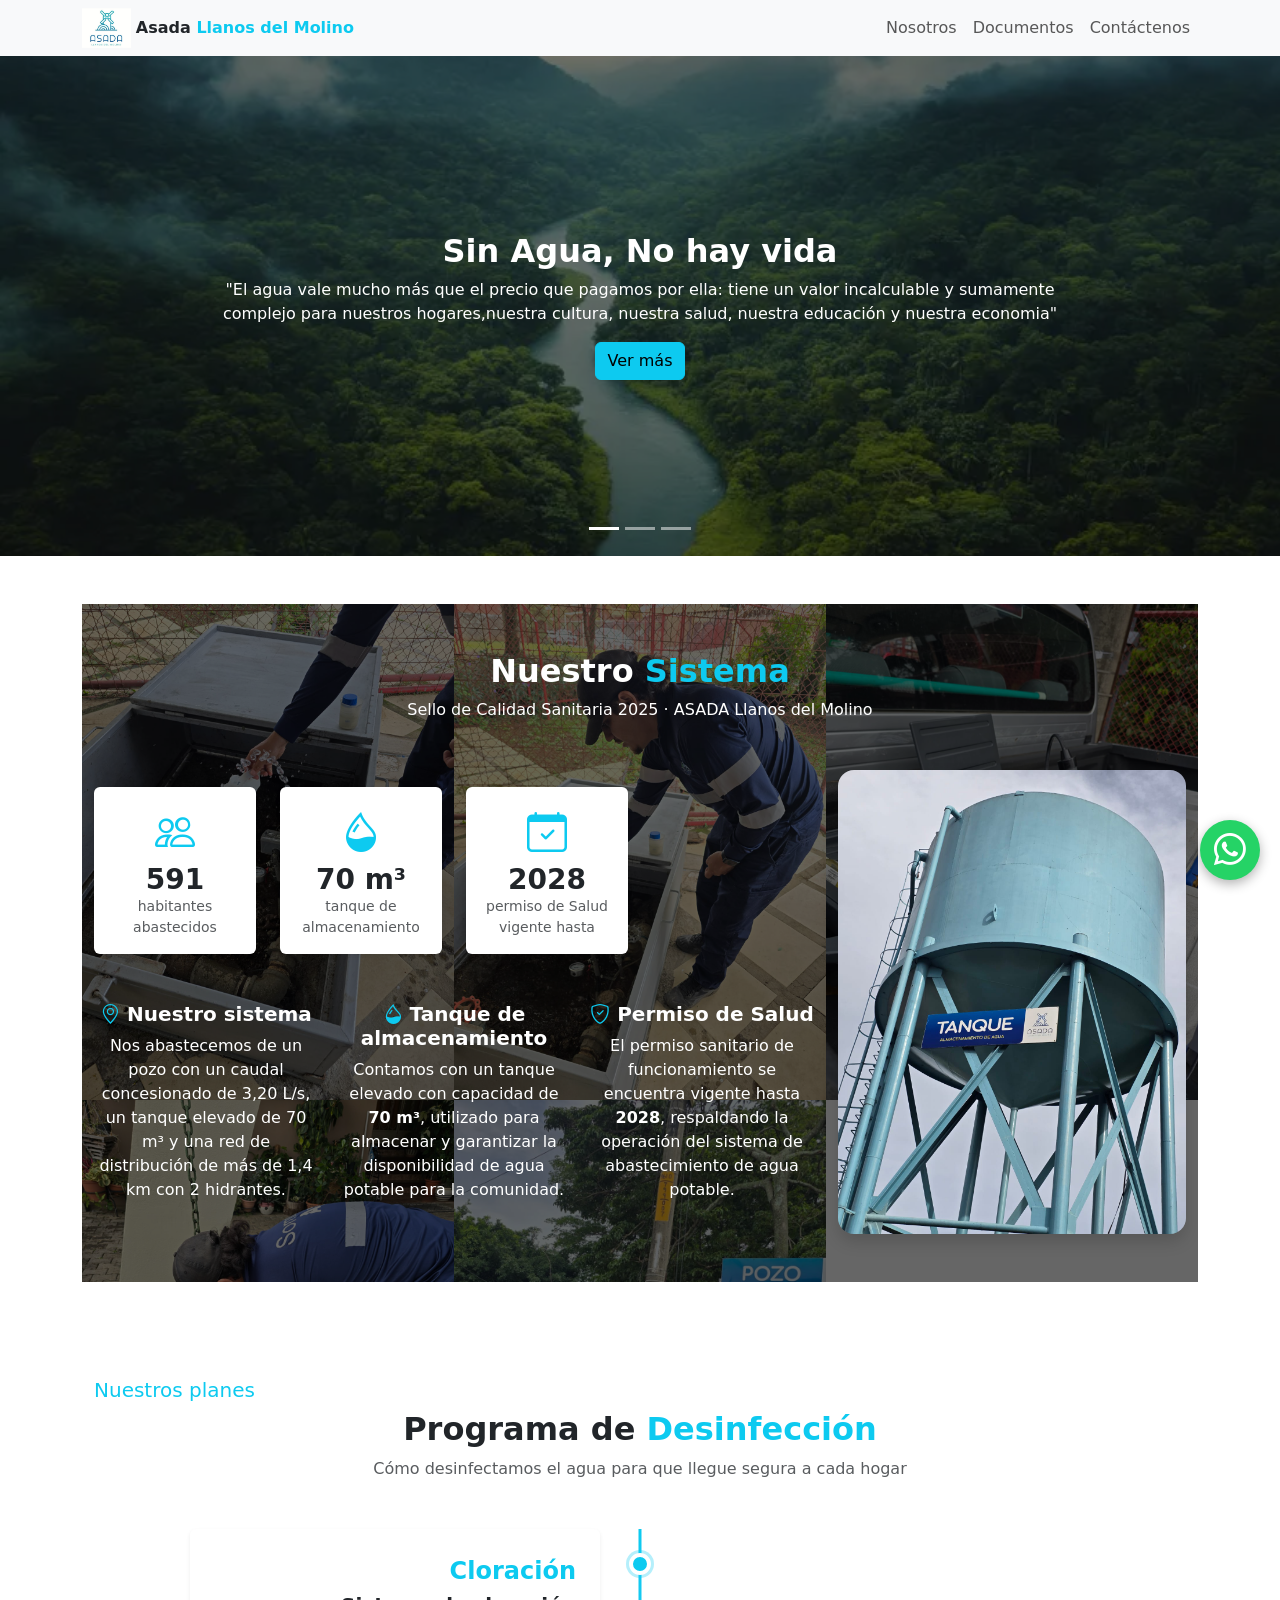
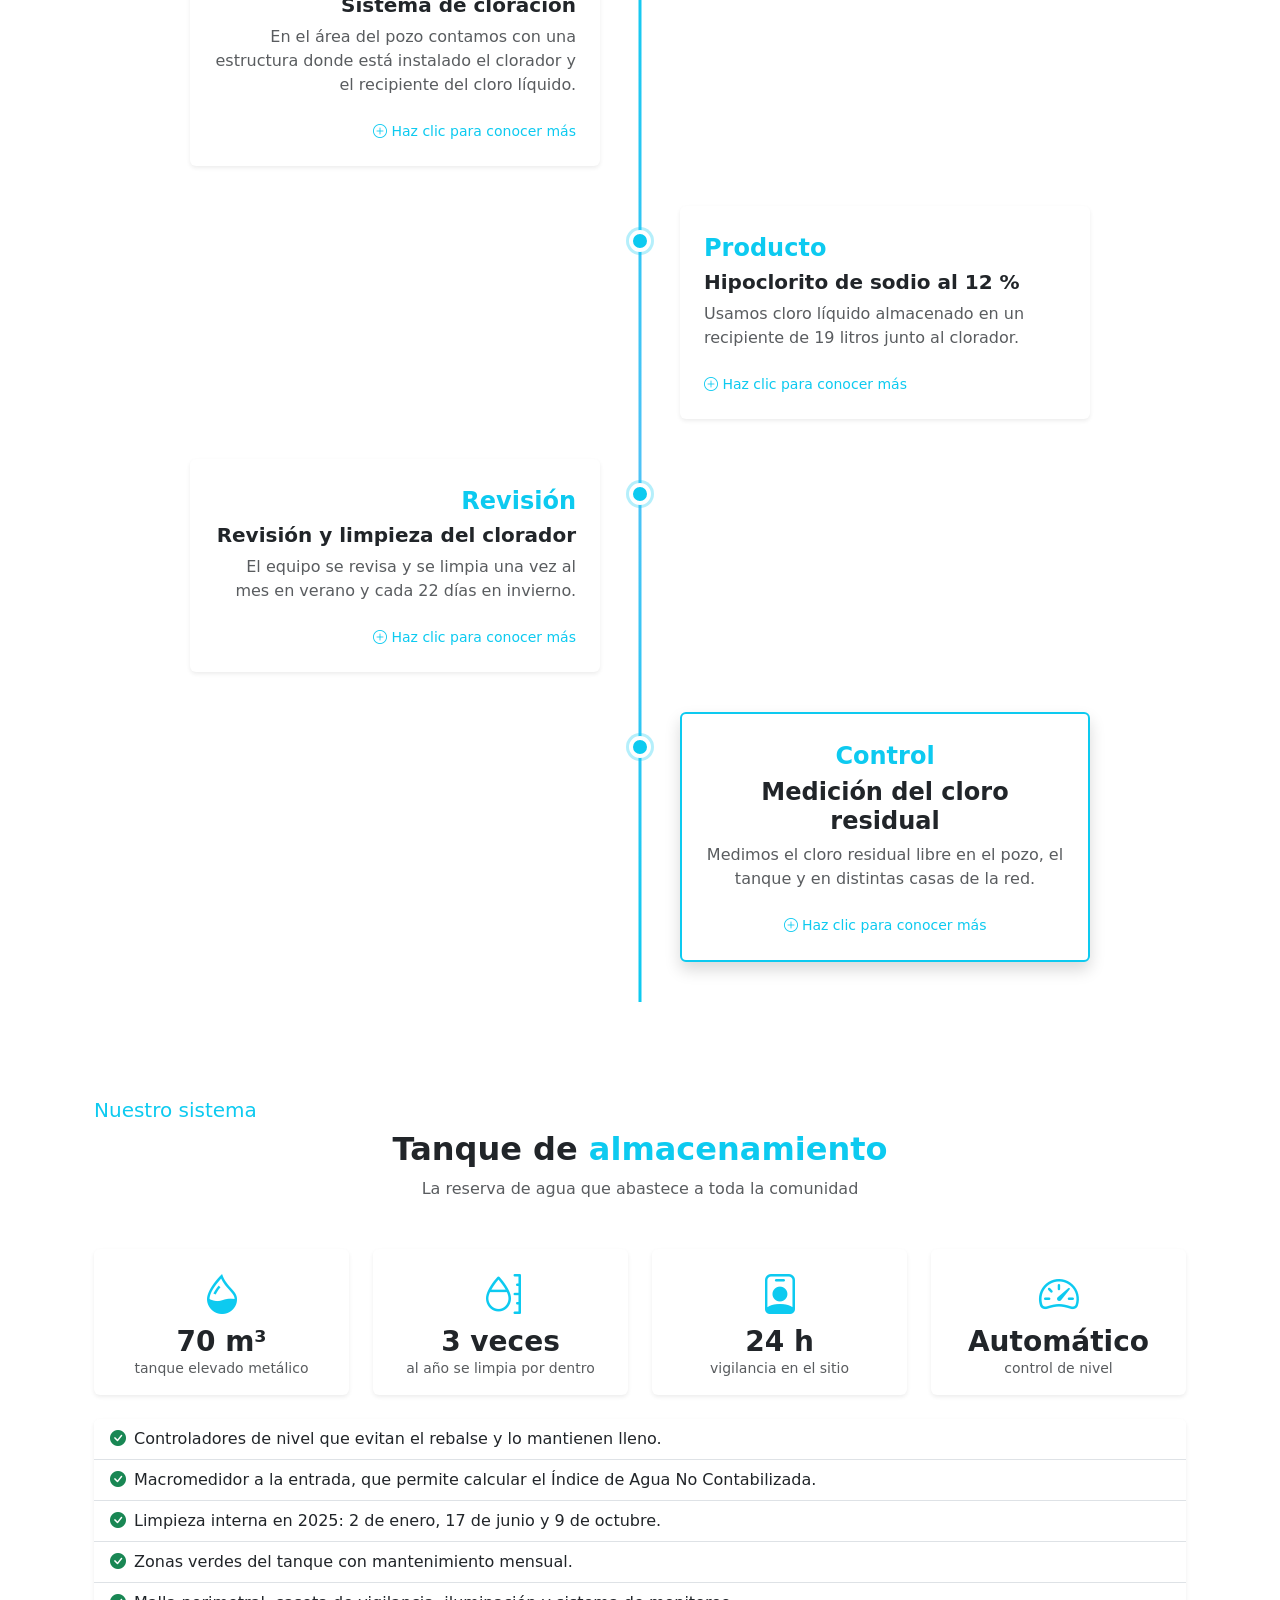
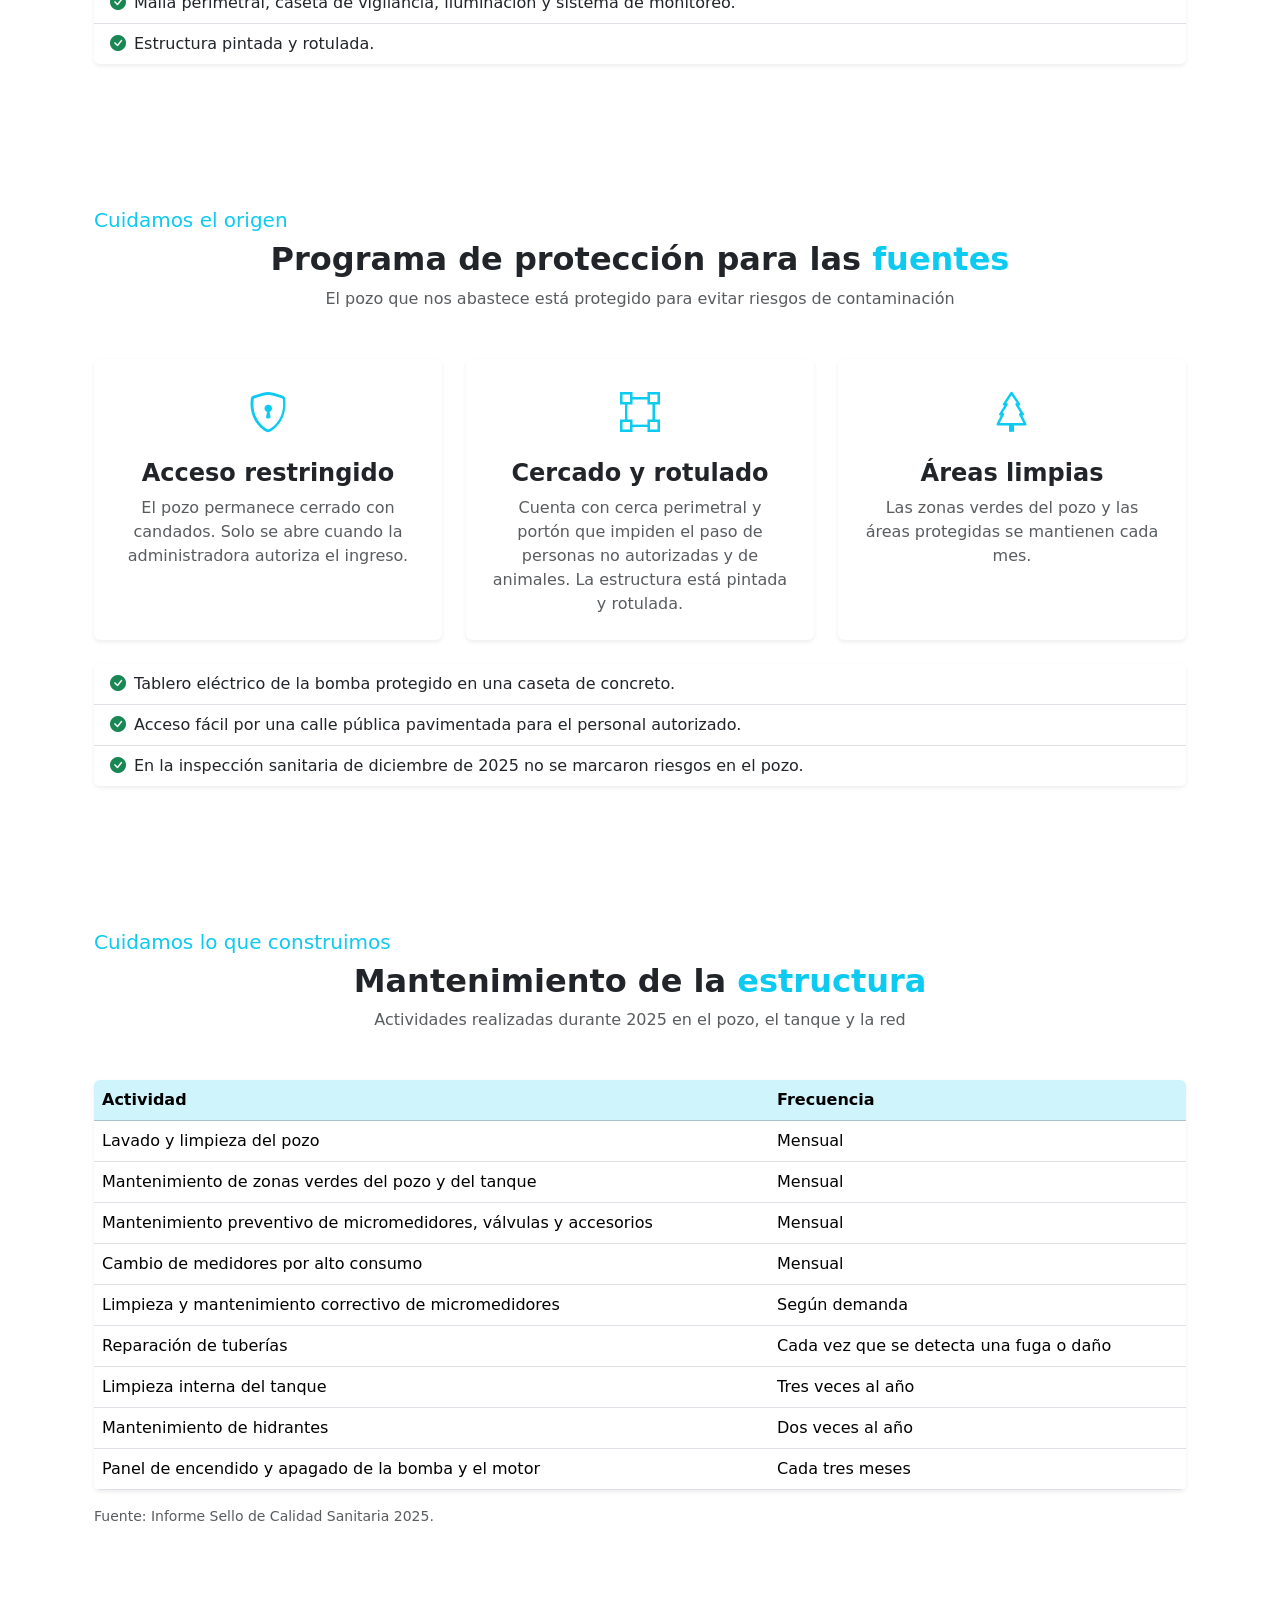
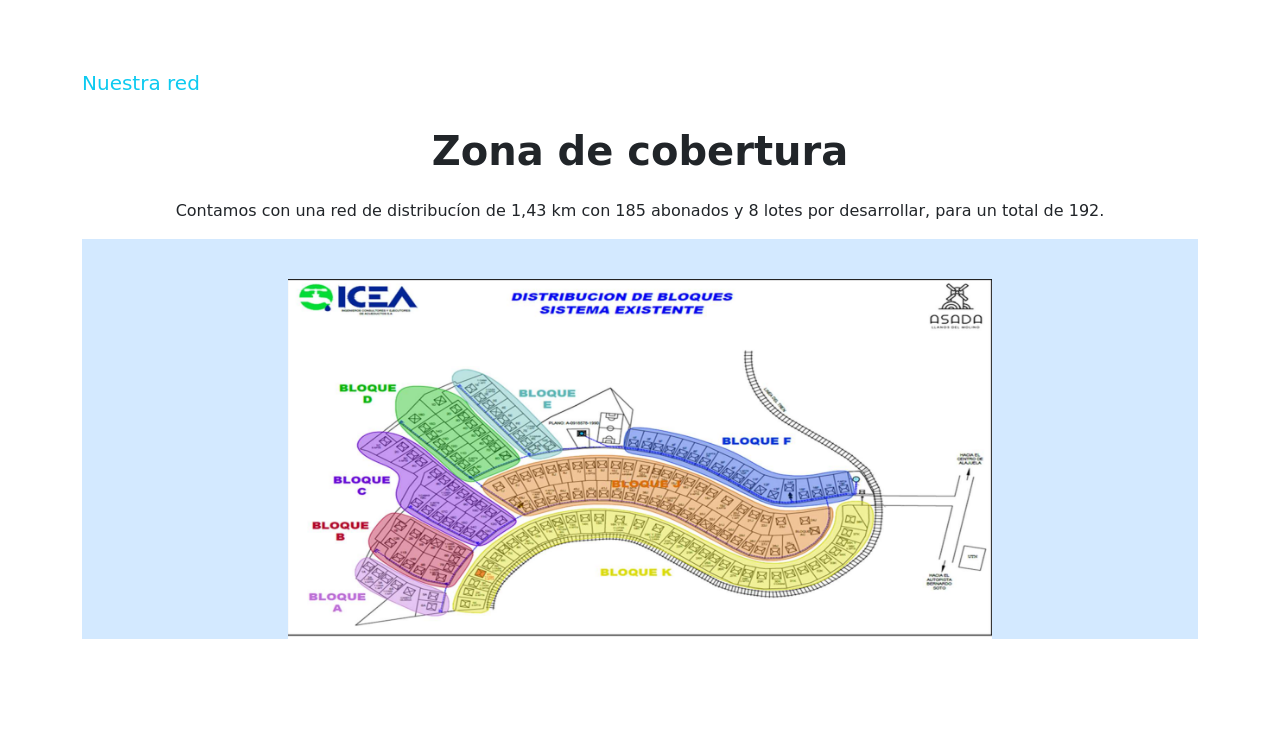
==== index.html @ 6c3360d6 "cambios 2" ====
<!DOCTYPE html>
<html lang="es-MX">
<head>
    <meta charset="UTF-8">
    <meta name="viewport" content="width=device-width, initial-scale=1.0">
    <title>Asada Llanos del Molino</title>
     <link rel="icon" type="image/png" href="Img/ASADA title.jpeg">
    <link rel="stylesheet" href="style.css">
    <link href="https://cdn.jsdelivr.net/npm/bootstrap@5.3.0/dist/css/bootstrap.min.css" rel="stylesheet">
      <link href="https://cdn.jsdelivr.net/npm/bootstrap-icons@1.11.3/font/bootstrap-icons.css" rel="stylesheet">

</head>
<body>
    <div class="">
        <nav class="navbar navbar-expand-lg navbar-light bg-light">
            <div class="container mx-auto px-6 flex items-center justify-between">
                <a href="index.html" class="text-decoration-none flex items-center gap-3">
                <img src="Img/ASADA.jpeg" alt="ASADA Llanos del Molino" width="164" height="160" class="h-10 w-auto" style="max-height: 40px;">
            <span class="  text-dark fw-bold font-bold text-lg text-slate-800 hidden md:inline">Asada
                <span class="text-info">Llanos del Molino</span>
            </span>
            
            
            </a>
                <button class="navbar-toggler" type="button" data-bs-toggle="collapse"
                    data-bs-target="#navbarNavDropdown" aria-controls="navbarNavDropdown" aria-expanded="false"
                    aria-label="Toggle navigation">
                    <span class="navbar-toggler-icon"></span>
                </button>
                <div class="collapse navbar-collapse" id="navbarNavDropdown">
                    <ul class="navbar-nav ms-auto">
                        
                        <li class="nav-item">
                            <a class="nav-link" href="Nosotros.html">Nosotros</a>
                        </li>
                        
                       <li class="nav-item">
                            <a class="nav-link" href="Documentos.html">Documentos</a>
                        </li>
                        <li class="nav-item">
                            <a class="nav-link" href="Contactanos.html">Contáctenos</a>
                        </li>
                    </ul>
                </div>
            </div>
        </nav>

    </div>
    <div id="carruselASADA" class="carousel slide" data-bs-ride="carousel">

  
  <div class="carousel-indicators">
    <button type="button" data-bs-target="#carruselASADA" data-bs-slide-to="0" class="active" aria-current="true" aria-label="Slide 1"></button>
    <button type="button" data-bs-target="#carruselASADA" data-bs-slide-to="1" aria-label="Slide 2"></button>
    <button type="button" data-bs-target="#carruselASADA" data-bs-slide-to="2" aria-label="Slide 3"></button>
  </div>

  <div class="carousel-inner">

    <div class="carousel-item active">
      <img src="Img/Muestreo/maravillascostarica_16.webp" class="d-block w-100" alt="Slide 1">
      <div class="carousel-caption">
        <h2 class="fw-bold">Sin Agua, No hay vida</h2>
        <p>"El agua vale mucho más que el precio que pagamos por ella: tiene un valor incalculable y sumamente complejo para nuestros hogares,nuestra cultura, nuestra salud, nuestra educación y nuestra economia"</p>
        <a href="#calidad" class="btn btn-info">Ver más</a>
      </div>
    </div>

    <div class="carousel-item">
      <img src="Img/Muestreo/principal.jpeg" class="d-block w-100" alt="Slide 2">
      <div class="carousel-caption">
        <h2 class="fw-bold">Sistema de desinfeccion</h2>
        <p>Conoce lo que ofrece la ASADA.</p>
        <a href="#proyecto" class="btn btn-info">Mas información</a>
      </div>
    </div>

    <div class="carousel-item">
      <img src="Img/inicios/general.jpeg" class="d-block w-100" alt="Slide 3">
      <div class="carousel-caption">
        <h2 class="fw-bold">Contáctenos</h2>
        <p>Estamos para ayudarte.</p>
        <a href="Contactanos.html" class="btn btn-info">Contactar</a>
      </div>
    </div>

  </div>

  
</div>
  
        
      
   <div id="calidad" class="container my-5">
  <section id="NC" class="seccion-collage py-5 ">
    
  <div class="collage-fondo">
    <img src="Img/Muestreo/Bomba.jpeg" alt="">
    <img src="Img/Muestreo/Bombas 2.jpeg" alt="">
    <img src="Img/Muestreo/Herramientas.jpeg" alt="">
    <img src="Img/Muestreo/Medidas.jpeg" alt="" class="grande">
    <img src="Img/Muestreo/principal.jpeg" alt="">
    
  </div>
  <div class="container contenido-collage">
    <h2 class="fw-bold text-center text-white mb-2">Nuestro <span class="text-info">Sistema</span></h2>
    <p class="text-center text-white mb-5">Sello de Calidad Sanitaria 2025 · ASADA Llanos del Molino</p>

    <div class="row g-4 align-items-center">

      
      <div class="col-lg-8">

       
        <div class="row g-4 text-center mb-5">
          <div class="col-6 col-md-3">
            <div class="card h-100 shadow-sm border-0 p-3">
              <i class="bi bi-people fs-1 text-info"></i>
              <h3 class="fw-bold mb-0">591</h3>
              <small class="text-muted">habitantes abastecidos</small>
            </div>
            
          </div>
          <div class="col-6 col-md-3">
            <div class="card h-100 shadow-sm border-0 p-3">
              <i class="bi bi-droplet-half fs-1 text-info"></i>
              <h3 class="fw-bold mb-0">70 m³</h3>
              <small class="text-muted">tanque de almacenamiento</small>
            </div>
          </div>
          
          <div class="col-6 col-md-3">
            <div class="card h-100 shadow-sm border-0 p-3">
              <i class="bi bi-calendar-check fs-1 text-info"></i>
              <h3 class="fw-bold mb-0">2028</h3>
              <small class="text-muted">permiso de Salud vigente hasta</small>
            </div>
          </div>
        </div>

       <!-- Detalle -->
<div class="row g-4 text-center text-white">

    <!-- Nuestro sistema -->
    <div class="col-md-4">
        <h5 class="fw-bold">
            <i class="bi bi-geo-alt text-info"></i>
            Nuestro sistema
        </h5>

        <p>
            Nos abastecemos de un pozo con un caudal concesionado de
            3,20 L/s, un tanque elevado de 70 m³ y una red de distribución
            de más de 1,4 km con 2 hidrantes.
        </p>
    </div>


    <!-- Tanque -->
    <div class="col-md-4">
        <h5 class="fw-bold">
            <i class="bi bi-droplet-half text-info"></i>
            Tanque de almacenamiento
        </h5>

        <p>
            Contamos con un tanque elevado con capacidad de
            <strong>70 m³</strong>, utilizado para almacenar y garantizar
            la disponibilidad de agua potable para la comunidad.
        </p>
    </div>


    <!-- Permiso de salud -->
    <div class="col-md-4">
        <h5 class="fw-bold">
            <i class="bi bi-shield-check text-info"></i>
            Permiso de Salud
        </h5>

        <p>
            El permiso sanitario de funcionamiento se encuentra vigente
            hasta <strong>2028</strong>, respaldando la operación del
            sistema de abastecimiento de agua potable.
        </p>
    </div>

</div>

      
      </div>

      
      <div class="col-lg-4" height="200%">
        <img src="Img/Muestreo/Tanque.jpeg"
             alt="Tanque de almacenamiento de agua potable de la ASADA Llanos del Molino"
             class="img-fluid rounded-4 shadow"
             style="max-height: 550px; object-fit: cover;">
      </div>

    </div>
  </div>
</section>
<br>
<!-- ============================================================
     REEMPLAZA en index.html todo lo que va desde <section id="proyecto" ...>
     hasta el </section> que cierra "tratamiento" (justo antes del </div>
     que está antes de <div id="Informe">).
     Usa las mismas clases del timeline que ya tienes en style.css.
     ============================================================ -->

<!-- ===================== TIMELINE: PROGRAMA DE DESINFECCIÓN ===================== -->
<section id="proyecto" class="container my-5">
    <br>

    <h5 class="text-left text-info">Nuestros planes</h5>

    <h2 class="fw-bold text-center mb-2">
        Programa de <span class="text-info">Desinfección</span>
    </h2>

    <p class="text-center text-muted mb-5">
        Cómo desinfectamos el agua para que llegue segura a cada hogar
    </p>

    <div class="timeline">

        <!-- 1. Clorador -->
        <div class="timeline-item izquierda">
            <span class="timeline-punto"></span>

            <div class="card timeline-card shadow-sm border-0 p-4 item-expandible"
                 onclick="toggleItem(this)">

                <div class="timeline-fecha">Cloración</div>

                <h3 class="h5 fw-bold">Sistema de cloración</h3>

                <p class="mb-2 text-muted descripcion-corta">
                    En el área del pozo contamos con una estructura donde está
                    instalado el clorador y el recipiente del cloro líquido.
                </p>

                <div class="texto-detallado">
                    <hr>
                    <p class="text-muted">
                        La desinfección se hace con una bomba dosificadora digital
                        de cloro marca Seko, con una presión máxima de 110 psi.
                    </p>
                    <p class="text-muted mb-0">
                        El agua se clora antes de pasar al tanque de
                        almacenamiento y de distribuirse a las casas.
                    </p>
                </div>

                <small class="text-info mt-3 texto-click">
                    <i class="bi bi-plus-circle"></i>
                    Haz clic para conocer más
                </small>
            </div>
        </div>

        <!-- 2. Producto -->
        <div class="timeline-item derecha">
            <span class="timeline-punto"></span>

            <div class="card timeline-card shadow-sm border-0 p-4 item-expandible"
                 onclick="toggleItem(this)">

                <div class="timeline-fecha">Producto</div>

                <h3 class="h5 fw-bold">Hipoclorito de sodio al 12 %</h3>

                <p class="mb-2 text-muted descripcion-corta">
                    Usamos cloro líquido almacenado en un recipiente de 19 litros
                    junto al clorador.
                </p>

                <div class="texto-detallado">
                    <hr>
                    <p class="text-muted mb-0">
                        La bomba dosifica el hipoclorito de sodio de forma
                        automática, para mantener el cloro residual dentro del
                        rango permitido en toda la red.
                    </p>
                </div>

                <small class="text-info mt-3 texto-click">
                    <i class="bi bi-plus-circle"></i>
                    Haz clic para conocer más
                </small>
            </div>
        </div>

        <!-- 3. Mantenimiento del clorador -->
        <div class="timeline-item izquierda">
            <span class="timeline-punto"></span>

            <div class="card timeline-card shadow-sm border-0 p-4 item-expandible"
                 onclick="toggleItem(this)">

                <div class="timeline-fecha">Revisión</div>

                <h3 class="h5 fw-bold">Revisión y limpieza del clorador</h3>

                <p class="mb-2 text-muted descripcion-corta">
                    El equipo se revisa y se limpia una vez al mes en verano y
                    cada 22 días en invierno.
                </p>

                <div class="texto-detallado">
                    <hr>
                    <p class="text-muted mb-0">
                        Con estas revisiones evitamos fallas en la dosificación
                        y mantenemos el equipo funcionando de forma continua.
                    </p>
                </div>

                <small class="text-info mt-3 texto-click">
                    <i class="bi bi-plus-circle"></i>
                    Haz clic para conocer más
                </small>
            </div>
        </div>

        <!-- 4. Control del cloro -->
        <div class="timeline-item derecha">
            <span class="timeline-punto"></span>

            <div class="card timeline-card destacado shadow p-4 text-center item-expandible"
                 onclick="toggleItem(this)">

                <div class="timeline-fecha">Control</div>

                <h3 class="h4 fw-bold">Medición del cloro residual</h3>

                <p class="mb-2 text-muted descripcion-corta">
                    Medimos el cloro residual libre en el pozo, el tanque y en
                    distintas casas de la red.
                </p>

                <div class="texto-detallado">
                    <hr>
                    <p class="text-muted">
                        El valor máximo permitido es 1,0 mg/L. En 2025 todas las
                        mediciones de la red estuvieron entre 0,30 y 0,97 mg/L,
                        dentro del límite.
                    </p>
                    <p class="text-muted mb-0">
                        Además, el control operativo lo realiza CAISA cada mes y
                        el Laboratorio Nacional de Aguas (AyA) analizó muestras
                        en octubre de 2025: coliformes fecales y
                        <em>E. coli</em> negativos.
                    </p>
                </div>

                <small class="text-info mt-3 texto-click">
                    <i class="bi bi-plus-circle"></i>
                    Haz clic para conocer más
                </small>
            </div>
        </div>

    </div>
</section>


<!-- ===================== SECCIÓN: TANQUE DE ALMACENAMIENTO ===================== -->
<section id="tanque" class="container my-5 py-5">
    <h5 class="text-left text-info">Nuestro sistema</h5>
    <h2 class="fw-bold text-center mb-2">
        Tanque de <span class="text-info">almacenamiento</span>
    </h2>
    <p class="text-center text-muted mb-5">
        La reserva de agua que abastece a toda la comunidad
    </p>

    <div class="row g-4 text-center mb-4">
        <div class="col-6 col-md-3">
            <div class="card h-100 shadow-sm border-0 p-3">
                <i class="bi bi-droplet-half fs-1 text-info"></i>
                <h3 class="fw-bold mb-0">70 m³</h3>
                <small class="text-muted">tanque elevado metálico</small>
            </div>
        </div>
        <div class="col-6 col-md-3">
            <div class="card h-100 shadow-sm border-0 p-3">
                <i class="bi bi-moisture fs-1 text-info"></i>
                <h3 class="fw-bold mb-0">3 veces</h3>
                <small class="text-muted">al año se limpia por dentro</small>
            </div>
        </div>
        <div class="col-6 col-md-3">
            <div class="card h-100 shadow-sm border-0 p-3">
                <i class="bi bi-person-badge fs-1 text-info"></i>
                <h3 class="fw-bold mb-0">24 h</h3>
                <small class="text-muted">vigilancia en el sitio</small>
            </div>
        </div>
        <div class="col-6 col-md-3">
            <div class="card h-100 shadow-sm border-0 p-3">
                <i class="bi bi-speedometer2 fs-1 text-info"></i>
                <h3 class="fw-bold mb-0">Automático</h3>
                <small class="text-muted">control de nivel</small>
            </div>
        </div>
    </div>

    <ul class="list-group list-group-flush shadow-sm rounded">
        <li class="list-group-item"><i class="bi bi-check-circle-fill text-success me-2"></i>Controladores de nivel que evitan el rebalse y lo mantienen lleno.</li>
        <li class="list-group-item"><i class="bi bi-check-circle-fill text-success me-2"></i>Macromedidor a la entrada, que permite calcular el Índice de Agua No Contabilizada.</li>
        <li class="list-group-item"><i class="bi bi-check-circle-fill text-success me-2"></i>Limpieza interna en 2025: 2 de enero, 17 de junio y 9 de octubre.</li>
        <li class="list-group-item"><i class="bi bi-check-circle-fill text-success me-2"></i>Zonas verdes del tanque con mantenimiento mensual.</li>
        <li class="list-group-item"><i class="bi bi-check-circle-fill text-success me-2"></i>Malla perimetral, caseta de vigilancia, iluminación y sistema de monitoreo.</li>
        <li class="list-group-item"><i class="bi bi-check-circle-fill text-success me-2"></i>Estructura pintada y rotulada.</li>
    </ul>
</section>


<!-- ===================== SECCIÓN: PROTECCIÓN DE LAS FUENTES ===================== -->
<section id="proteccion" class="container my-5 py-5">
    <h5 class="text-left text-info">Cuidamos el origen</h5>
    <h2 class="fw-bold text-center mb-2">
        Programa de protección para las <span class="text-info">fuentes</span>
    </h2>
    <p class="text-center text-muted mb-5">
        El pozo que nos abastece está protegido para evitar riesgos de contaminación
    </p>

    <div class="row g-4 mb-4">
        <div class="col-md-4">
            <div class="card h-100 shadow-sm border-0 p-4 text-center">
                <i class="bi bi-shield-lock fs-1 text-info"></i>
                <h4 class="fw-bold mt-3">Acceso restringido</h4>
                <p class="text-muted mb-0">
                    El pozo permanece cerrado con candados. Solo se abre cuando
                    la administradora autoriza el ingreso.
                </p>
            </div>
        </div>

        <div class="col-md-4">
            <div class="card h-100 shadow-sm border-0 p-4 text-center">
                <i class="bi bi-bounding-box fs-1 text-info"></i>
                <h4 class="fw-bold mt-3">Cercado y rotulado</h4>
                <p class="text-muted mb-0">
                    Cuenta con cerca perimetral y portón que impiden el paso de
                    personas no autorizadas y de animales. La estructura está
                    pintada y rotulada.
                </p>
            </div>
        </div>

        <div class="col-md-4">
            <div class="card h-100 shadow-sm border-0 p-4 text-center">
                <i class="bi bi-tree fs-1 text-info"></i>
                <h4 class="fw-bold mt-3">Áreas limpias</h4>
                <p class="text-muted mb-0">
                    Las zonas verdes del pozo y las áreas protegidas se mantienen
                    cada mes.
                </p>
            </div>
        </div>
    </div>

    <ul class="list-group list-group-flush shadow-sm rounded">
        <li class="list-group-item"><i class="bi bi-check-circle-fill text-success me-2"></i>Tablero eléctrico de la bomba protegido en una caseta de concreto.</li>
        <li class="list-group-item"><i class="bi bi-check-circle-fill text-success me-2"></i>Acceso fácil por una calle pública pavimentada para el personal autorizado.</li>
        <li class="list-group-item"><i class="bi bi-check-circle-fill text-success me-2"></i>En la inspección sanitaria de diciembre de 2025 no se marcaron riesgos en el pozo.</li>
    </ul>
</section>


<!-- ===================== SECCIÓN: MANTENIMIENTO DE LA ESTRUCTURA ===================== -->
<section id="mantenimiento" class="container my-5 py-5">
    <h5 class="text-left text-info">Cuidamos lo que construimos</h5>
    <h2 class="fw-bold text-center mb-2">
        Mantenimiento de la <span class="text-info">estructura</span>
    </h2>
    <p class="text-center text-muted mb-5">
        Actividades realizadas durante 2025 en el pozo, el tanque y la red
    </p>

    <div class="table-responsive shadow-sm rounded">
        <table class="table table-hover align-middle mb-0">
            <thead class="table-info">
                <tr>
                    <th>Actividad</th>
                    <th>Frecuencia</th>
                </tr>
            </thead>
            <tbody>
                <tr><td>Lavado y limpieza del pozo</td><td>Mensual</td></tr>
                <tr><td>Mantenimiento de zonas verdes del pozo y del tanque</td><td>Mensual</td></tr>
                <tr><td>Mantenimiento preventivo de micromedidores, válvulas y accesorios</td><td>Mensual</td></tr>
                <tr><td>Cambio de medidores por alto consumo</td><td>Mensual</td></tr>
                <tr><td>Limpieza y mantenimiento correctivo de micromedidores</td><td>Según demanda</td></tr>
                <tr><td>Reparación de tuberías</td><td>Cada vez que se detecta una fuga o daño</td></tr>
                <tr><td>Limpieza interna del tanque</td><td>Tres veces al año</td></tr>
                <tr><td>Mantenimiento de hidrantes</td><td>Dos veces al año</td></tr>
                <tr><td>Panel de encendido y apagado de la bomba y el motor</td><td>Cada tres meses</td></tr>
            </tbody>
        </table>
    </div>
    <small class="text-muted d-block mt-3">Fuente: Informe Sello de Calidad Sanitaria 2025.</small>
</section>
</section>
</div>
            <div id="Informe" class="container my-5">
            <section class="seccion-informe py-5">
                <h5 class=" text-left text-info">Nuestra red</h5>
                 <br>
                <h1 class="fw-bold text-center mb-4">Zona de cobertura</h1>
                <p class="text-center text-gray">Contamos con una red de distribucíon de 1,43 km con 185 abonados y 8 lotes por desarrollar, para un total de 192.</p>
                <div id="mapa-zona" class="mapa-zona container text-center">
                    
                <img src="Img/mapa_zona.png" alt="Mapa de la zona de cobertura"  class=" mapa img-fluid rounded-4 ">
                </div>





            </section>


            </div>
        
   </div>
    <script src="https://cdn.jsdelivr.net/npm/bootstrap@5.3.0/dist/js/bootstrap.bundle.min.js"></script>
    <a href="https://wa.me/50685652002?text=Hola%2C%20quisiera%20hacer%20una%20consulta"
   class="btn-whatsapp" target="_blank" rel="noopener" aria-label="Escribir por WhatsApp">
  <i class="bi bi-whatsapp"></i>
</a> 
<script>
    function toggleItem(elemento) {

        // Si ya está abierto, lo cerramos
        if (elemento.classList.contains("abierto")) {
            elemento.classList.remove("abierto");

            elemento.querySelector(".texto-click").innerHTML =
                '<i class="bi bi-plus-circle"></i> Haz clic para conocer más';

            return;
        }

        // Cierra cualquier otro elemento abierto
        document.querySelectorAll(".item-expandible.abierto")
            .forEach(function (item) {
                item.classList.remove("abierto");

                item.querySelector(".texto-click").innerHTML =
                    '<i class="bi bi-plus-circle"></i> Haz clic para conocer más';
            });

        // Abre el seleccionado
        elemento.classList.add("abierto");

        elemento.querySelector(".texto-click").innerHTML =
            '<i class="bi bi-dash-circle"></i> Mostrar menos';
    }
</script>
</body>
</html>
---- style.css ----
#carruselASADA .carousel-item img {
  height: 500px;
  object-fit: cover;
}

#carruselASADA .carousel-caption {
  top: 0;
  bottom: 0;
  left: 0;
  right: 0;
  padding: 0 15%;
  background: rgba(0, 0, 0, 0.5);
  display: flex;
  flex-direction: column;
  justify-content: center;
  align-items: center;
}


.seccion-collage {
  position: relative;

  overflow: hidden;
 
}


.collage-fondo {
  position: absolute;
  inset: 0;                     
  display: grid;
  grid-template-columns: repeat(3, 1fr);
  grid-template-rows: repeat(2, 1fr);
  z-index: 0;
}

.collage-fondo img {
  width: 100%;
  height: 100%;
  object-fit: cover;
}


.seccion-collage::after {
  content: "";
  position: absolute;
  inset: 0;
  background: rgba(0, 0, 0, 0.6);
  z-index: 1;
}


.contenido-collage {
  position: relative;
  z-index: 2;
}

.mapa{
  position: relative;
  background-color: none;
  z-index: 2;
padding-top: 40px;
  height: 40px;
  width: 50%;
  border: olivedrab;
}

.mapa-zona {
  position: relative;
  background-color: #d3e9ff;
  z-index: 2;
  width: 100%;
  height: 400px;
  border: none;
}
.timeline {
  position: relative;
  max-width: 900px;
  margin: 0 auto;
}

/* Línea central */
.timeline::before {
  content: "";
  position: absolute;
  left: 50%;
  top: 0;
  bottom: 0;
  width: 3px;
  transform: translateX(-50%);
  background: linear-gradient(180deg, #0dcaf0, #4fc3f7, #0dcaf0);
}

.timeline-item {
  position: relative;
  width: 50%;
  padding: 0 40px 40px 0;
}
.timeline-item.izquierda { text-align: right; }
.timeline-item.derecha {
  margin-left: 50%;
  padding: 0 0 40px 40px;
}

/* Puntos sobre la línea */
.timeline-punto {
  position: absolute;
  top: 24px;
  width: 22px;
  height: 22px;
  border-radius: 50%;
  background: #0dcaf0;
  border: 4px solid #fff;
  box-shadow: 0 0 0 3px rgba(13, 202, 240, 0.3);
  z-index: 2;
}
.timeline-item.izquierda .timeline-punto { right: -11px; }
.timeline-item.derecha .timeline-punto   { left: -11px; }
.timeline-punto.grande {
  width: 30px;
  height: 30px;
  top: 20px;
  left: -15px !important;
}

/* Tarjetas */
.timeline-card { transition: transform 0.3s ease, box-shadow 0.3s ease; }
.timeline-card:hover {
  transform: translateY(-4px);
  box-shadow: 0 10px 25px rgba(0, 0, 0, 0.15) !important;
}
.timeline-card.destacado { border: 2px solid #0dcaf0; }

.timeline-fecha {
  color: #0dcaf0;
  font-weight: 700;
  font-size: 1.5rem;
  margin-bottom: 0.25rem;
}

/* Celular: línea a la izquierda y tarjetas a todo el ancho */
@media (max-width: 768px) {
  .timeline::before { left: 20px; }
  .timeline-item,
  .timeline-item.derecha {
    width: 100%;
    margin-left: 0;
    padding: 0 0 30px 50px;
    text-align: left;
  }
  .timeline-item.izquierda .timeline-punto,
  .timeline-item.derecha .timeline-punto { left: 9px; right: auto; }
  .timeline-punto.grande { left: 5px !important; }
}

.historia {
  background-color: #f8f9fa;
  padding: 40px 20px;
  border-radius: 10px;
  
}.txt-mision,
.txt-vision {
    font-size: 1.2rem;
    color: #333;
      background-color: #f8f9fa;
    line-height: 1.6;
    margin: 0;
    text-align: justify;
}

.contenedor-mision,
.contenedor-vision {
    padding: 20px;
      background-color: #f8f9fa;
}
.titulo-vision {
    margin-bottom: 20px;  background-color: #f8f9fa;
}

.btn-whatsapp {
    position: fixed;
    right: 20px;
    bottom: 20px;
    width: 60px;
    height: 60px;
    border-radius: 50%;
    background: #25d366;
    color: #fff;
    font-size: 32px;
    display: flex;
    align-items: center;
    justify-content: center;
    text-decoration: none;
    box-shadow: 0 4px 12px rgba(0, 0, 0, 0.3);
    z-index: 1000;
    transition: transform 0.2s ease, background 0.2s ease;
  }
  .btn-whatsapp:hover {
    background: #1ebe5b;
    color: #fff;
    transform: scale(1.08);
  }
  /* ================================
   SECCIÓN DE CONTACTO
================================ */

#contacto {
    position: relative;
}

.contacto-subtitle {
    color: #0dcaf0;
    font-size: 0.8rem;
    font-weight: 700;
    letter-spacing: 2px;
}

.contacto-title {
    color: #1f2937;
    font-size: 2.2rem;
    margin-top: 5px;
}

.contact-list {
    max-width: 700px;
    display: flex;
    flex-direction: column;
    gap: 15px;
}


/* Tarjeta */

.contact-card {
    display: flex;
    align-items: center;
    text-decoration: none;
    background: #ffffff;
    border: 1px solid #e9ecef;
    border-radius: 18px;
    padding: 18px 20px;
    color: #212529;

    box-shadow: 0 5px 20px rgba(0, 0, 0, 0.05);

    transition:
        transform 0.25s ease,
        box-shadow 0.25s ease,
        border-color 0.25s ease;
}


/* Efecto al pasar el mouse */

.contact-card:hover {
    transform: translateY(-4px);
    box-shadow: 0 12px 30px rgba(0, 0, 0, 0.10);
    color: #212529;
}


/* Icono */

.contact-icon {
    width: 58px;
    height: 58px;
    min-width: 58px;

    border-radius: 15px;

    display: flex;
    align-items: center;
    justify-content: center;

    font-size: 1.7rem;

    margin-right: 18px;
}


/* Información */

.contact-info {
    flex: 1;
}

.contact-info h5 {
    margin: 0 0 4px;
    font-weight: 700;
    font-size: 1.05rem;
}

.contact-info p {
    margin: 0;
    color: #6c757d;
    font-size: 0.92rem;
}

.contact-info small {
    display: block;
    color: #8a8f94;
    margin-top: 5px;
    font-size: 0.78rem;
    line-height: 1.4;
}


/* Flecha */

.contact-arrow {
    color: #adb5bd;
    font-size: 1.2rem;
    transition: transform 0.25s ease;
}

.contact-card:hover .contact-arrow {
    transform: translateX(5px);
}


/* ================================
   COLORES DE CADA CONTACTO
================================ */

/* Messenger */

.contact-card.messenger .contact-icon {
    background: #e8f0ff;
    color: #1877f2;
}

.contact-card.messenger:hover {
    border-color: #1877f2;
}


/* WhatsApp */

.contact-card.whatsapp .contact-icon {
    background: #e8f8ee;
    color: #25d366;
}

.contact-card.whatsapp:hover {
    border-color: #25d366;
}


/* Teléfono */

.contact-card.telefono .contact-icon {
    background: #e7f7fb;
    color: #0dcaf0;
}

.contact-card.telefono:hover {
    border-color: #0dcaf0;
}


/* Correo */

.contact-card.correo .contact-icon {
    background: #fff0f1;
    color: #dc3545;
}

.contact-card.correo:hover {
    border-color: #dc3545;
}


/* ================================
   MÓVIL
================================ */

@media (max-width: 576px) {

    .contacto-title {
        font-size: 1.8rem;
    }

    .contact-card {
        padding: 15px;
        border-radius: 15px;
    }

    .contact-icon {
        width: 50px;
        height: 50px;
        min-width: 50px;
        font-size: 1.45rem;
        margin-right: 13px;
    }

    .contact-info h5 {
        font-size: 0.98rem;
    }

    .contact-info p {
        font-size: 0.82rem;
    }

    .contact-info small {
        font-size: 0.72rem;
    }

}

.map-container {
    max-width: 900px;
    margin: 0 auto;
    overflow: hidden;
    border-radius: 20px;
    box-shadow: 0 8px 30px rgba(0, 0, 0, 0.10);
    border: 1px solid #e9ecef;
}

.map-container iframe {
    display: block;
}

.mapa-zona {
    width: 100%;
    display: flex;
    justify-content: center;
}

.mapa {
    width: 100%;
    max-width: 1000px;
    height: auto;
    display: block;
    object-fit: contain;
}
.tarjeta-historia {
    box-shadow: 0 2px 8px rgba(0, 0, 0, 0.08);
    transition: transform 0.3s ease, box-shadow 0.3s ease, opacity 0.3s ease;
  }
  /* La tarjeta bajo el mouse sube y se resalta */
  .tarjeta-historia:hover {
    transform: translateY(-6px) scale(1.02);
    box-shadow: 0 0 0 2px #0dcaf0, 0 14px 30px rgba(0, 0, 0, 0.18);
  }
  /* Las demás se atenúan para que se enfoque la que se está leyendo */
  .historia-tarjetas:has(.tarjeta-historia:hover) .tarjeta-historia:not(:hover) {
    opacity: 0.5;
  }
  .tarjeta-historia {
    box-shadow: 0 2px 8px rgba(0, 0, 0, 0.08);
    transition: transform 0.3s ease, box-shadow 0.3s ease, opacity 0.3s ease;
  }
  /* La tarjeta bajo el mouse sube y se resalta */
  .tarjeta-historia:hover {
    transform: translateY(-6px) scale(1.02);
    box-shadow: 0 0 0 2px #0dcaf0, 0 14px 30px rgba(0, 0, 0, 0.18);
  }
  /* Las demás se atenúan para que se enfoque la que se está leyendo */
  .historia-tarjetas:has(.tarjeta-historia:hover) .tarjeta-historia:not(:hover) {
    opacity: 0.5;
  }
  /* Contenido detallado oculto inicialmente */
.texto-detallado {
    max-height: 0;
    opacity: 0;
    overflow: hidden;
    transition: max-height 0.5s ease, opacity 0.4s ease;
}

/* La descripción corta se muestra inicialmente */
.descripcion-corta {
    max-height: 100px;
    opacity: 1;
    overflow: hidden;
    transition: max-height 0.4s ease, opacity 0.3s ease;
}

/* Cuando se abre:
   escondemos la descripción corta */
.item-expandible.abierto .descripcion-corta {
    max-height: 0;
    opacity: 0;
    margin: 0 !important;
}

/* Y mostramos la explicación detallada */
.item-expandible.abierto .texto-detallado {
    max-height: 600px;
    opacity: 1;
}

/* Efecto de tarjeta abierta */
.item-expandible.abierto {
    transform: scale(1.03);
}

/* Hover */
.item-expandible:hover {
    transform: scale(1.02);
}

/* En celular */
@media (max-width: 768px) {

    .item-expandible:hover {
        transform: none;
    }

    .item-expandible.abierto {
        transform: none;
    }

    .item-expandible.abierto .texto-detallado {
        max-height: 800px;
    }
}
  @media (prefers-reduced-motion: reduce) {
    .tarjeta-historia { transition: none; }
    .tarjeta-historia:hover { transform: none; }
  }
  @media (prefers-reduced-motion: reduce) {
    .tarjeta-historia { transition: none; }
    .tarjeta-historia:hover { transform: none; }
  }



@media (max-width: 576px) {
    .mapa-zona {
        padding: 0;
    }

    .mapa {
        width: 100%;
        max-width: 100%;
        border-radius: 12px !important;
    }
}


@media (min-width: 577px) and (max-width: 991px) {
    .mapa {
        width: 100%;
        max-width: 850px;
    }}

@media (max-width: 576px) {

    .map-container {
        border-radius: 15px;
    }

    .map-container iframe {
        height: 320px;
    }

}
@media (max-width: 768px) {

    .contenedor-mision,
    .contenedor-vision {
        padding: 15px;
    }

    .txt-mision,
    .txt-vision {
        padding: 0;
        text-align: justify;
        font-size: 1.05rem;
    }

    .contenedor-vision h2 {
        text-align: left !important;
    }
}
 @media (min-width: 769px) {
    .historia-tarjetas .timeline-item.izquierda { padding-right: 28px; }
    .historia-tarjetas .timeline-item.derecha   { padding-left: 28px; text-align: left; }
  }
  .historia-tarjetas .timeline-item { padding-bottom: 28px; }
  .historia-tarjetas .timeline-punto { top: 37px; }
@media (max-width: 768px) {
  .collage-fondo {
    grid-template-columns: repeat(2, 1fr);
    grid-template-rows: repeat(3, 1fr);
  }
}
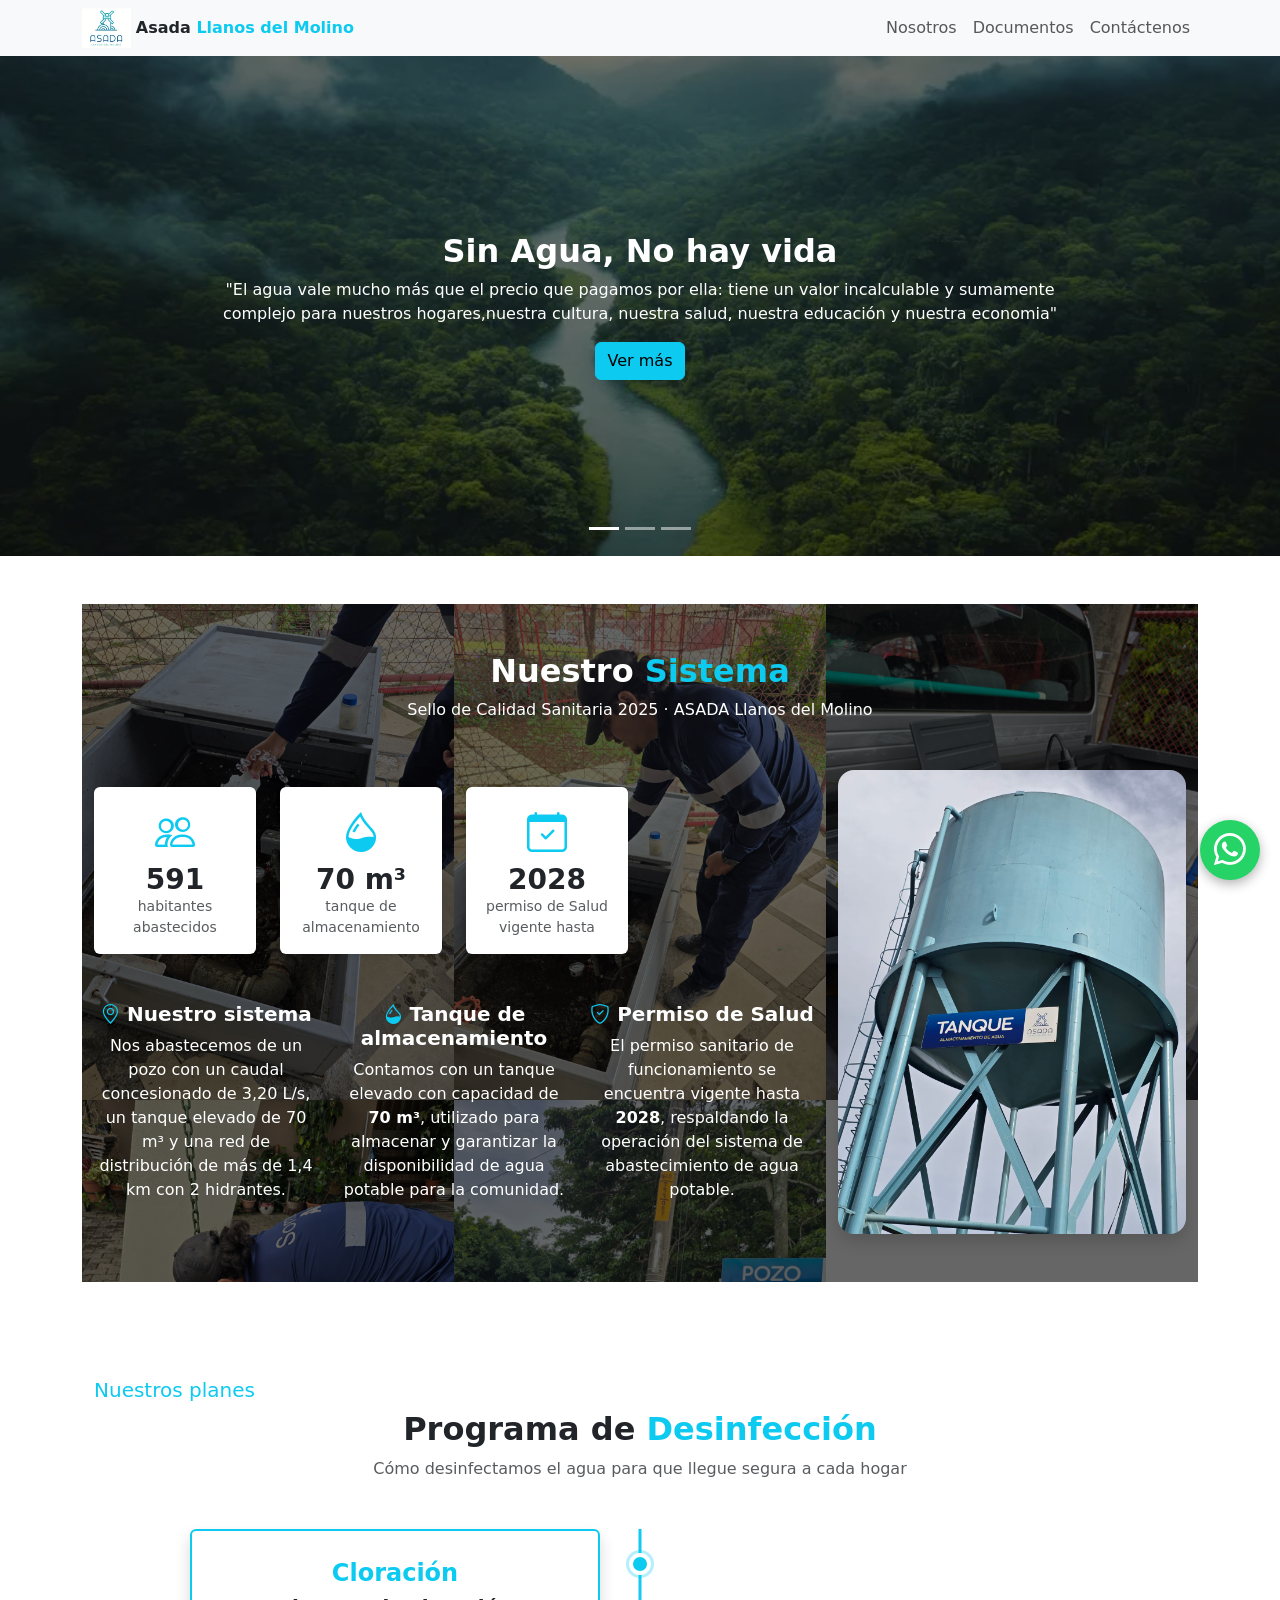
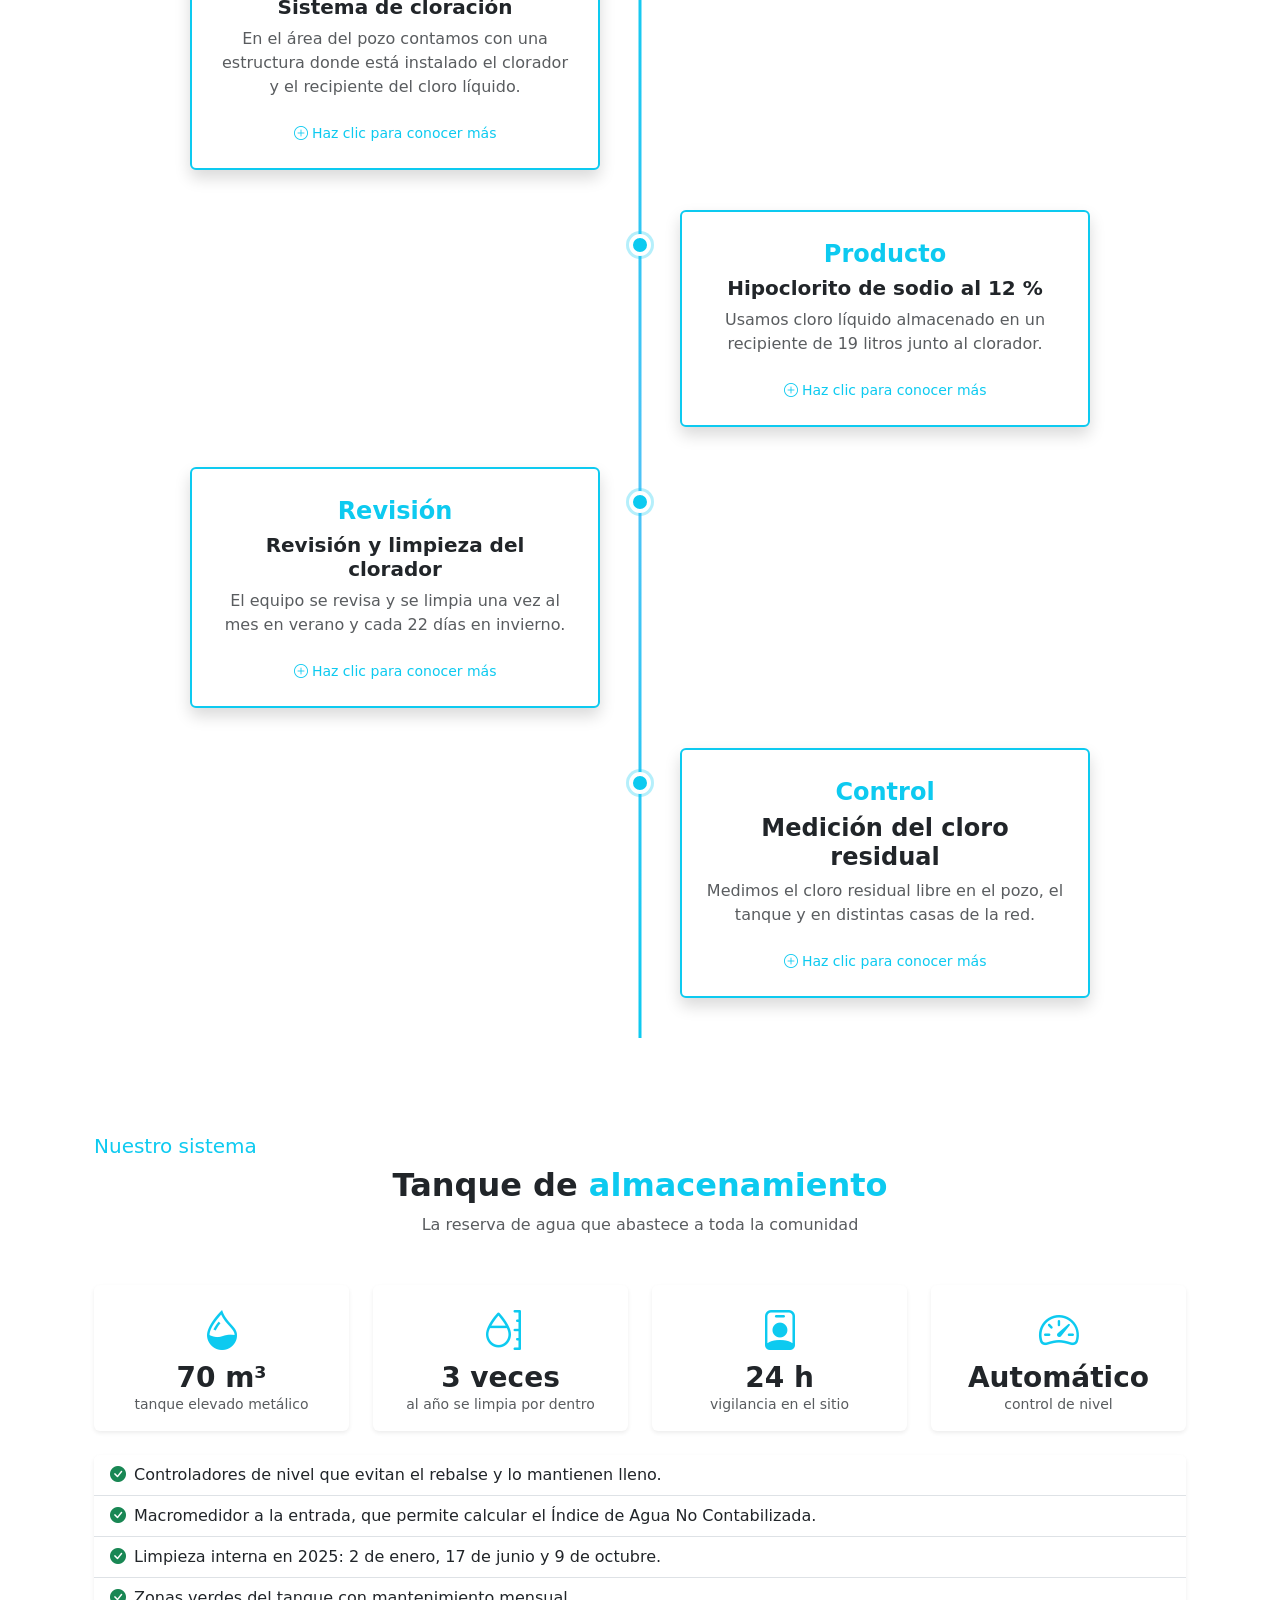
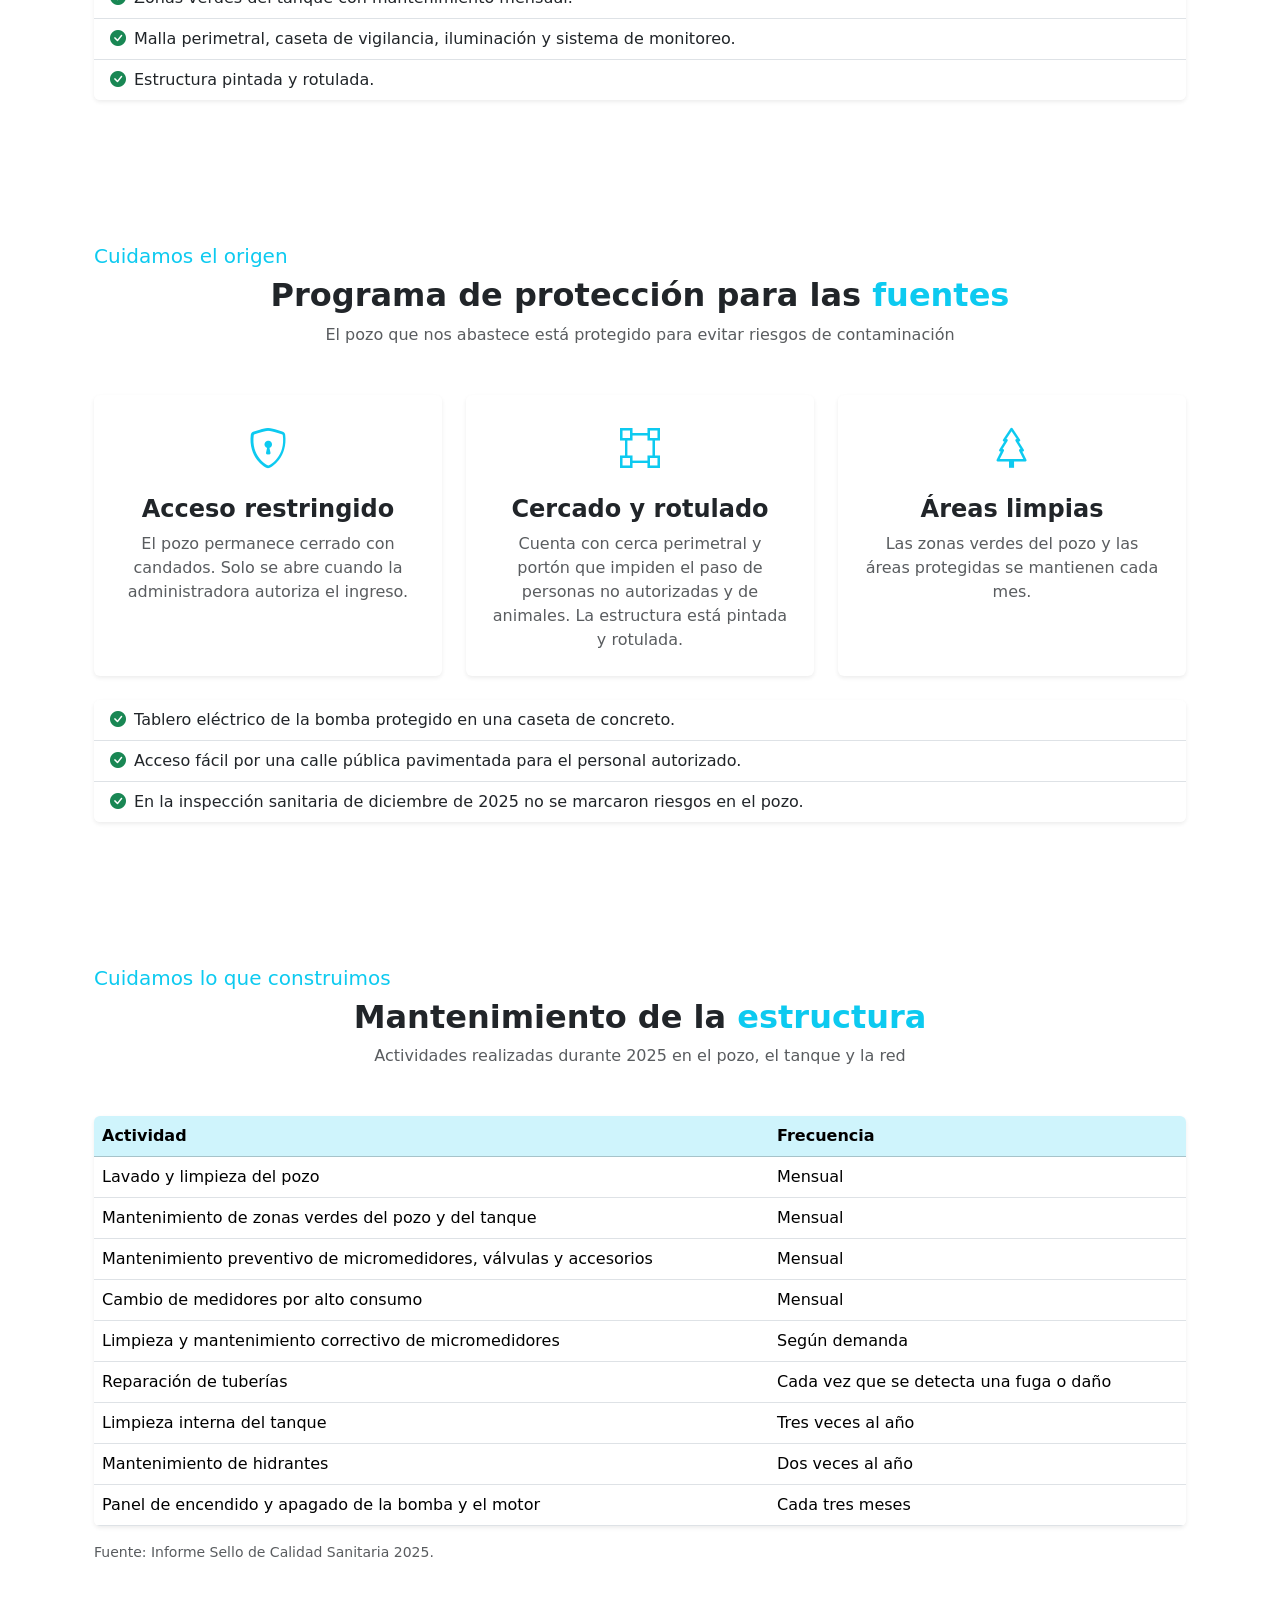
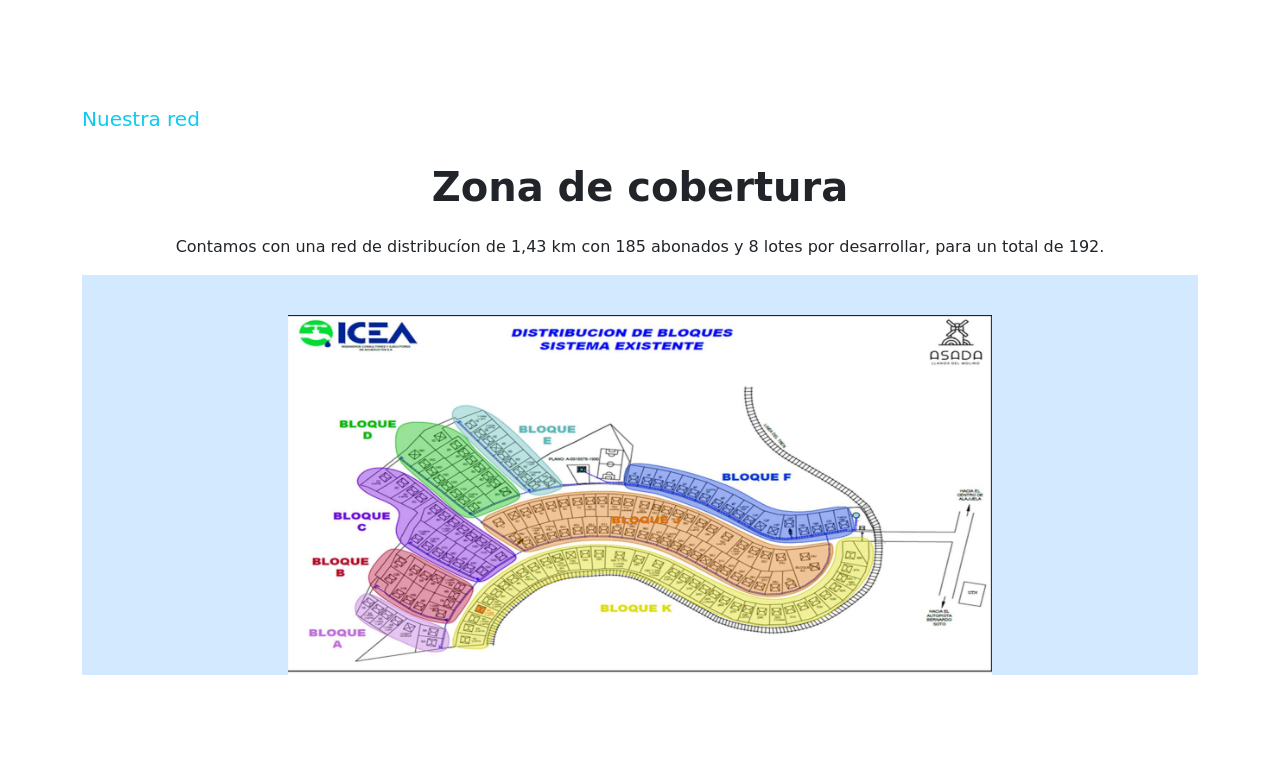
==== commit 4c9bdc61: "cambio programa de desinfeccion" ====
--- a/index.html
+++ b/index.html
@@ -202,14 +202,7 @@
   </div>
 </section>
 <br>
-<!-- ============================================================
-     REEMPLAZA en index.html todo lo que va desde <section id="proyecto" ...>
-     hasta el </section> que cierra "tratamiento" (justo antes del </div>
-     que está antes de <div id="Informe">).
-     Usa las mismas clases del timeline que ya tienes en style.css.
-     ============================================================ -->
-
-<!-- ===================== TIMELINE: PROGRAMA DE DESINFECCIÓN ===================== -->
+
 <section id="proyecto" class="container my-5">
     <br>
 
@@ -229,7 +222,7 @@
         <div class="timeline-item izquierda">
             <span class="timeline-punto"></span>
 
-            <div class="card timeline-card shadow-sm border-0 p-4 item-expandible"
+            <div class="card timeline-card destacado shadow p-4 text-center item-expandible"
                  onclick="toggleItem(this)">
 
                 <div class="timeline-fecha">Cloración</div>
@@ -264,7 +257,7 @@
         <div class="timeline-item derecha">
             <span class="timeline-punto"></span>
 
-            <div class="card timeline-card shadow-sm border-0 p-4 item-expandible"
+            <div class="card timeline-card destacado shadow p-4 text-center item-expandible"
                  onclick="toggleItem(this)">
 
                 <div class="timeline-fecha">Producto</div>
@@ -296,7 +289,7 @@
         <div class="timeline-item izquierda">
             <span class="timeline-punto"></span>
 
-            <div class="card timeline-card shadow-sm border-0 p-4 item-expandible"
+            <div class="card timeline-card destacado shadow p-4 text-center item-expandible"
                  onclick="toggleItem(this)">
 
                 <div class="timeline-fecha">Revisión</div>
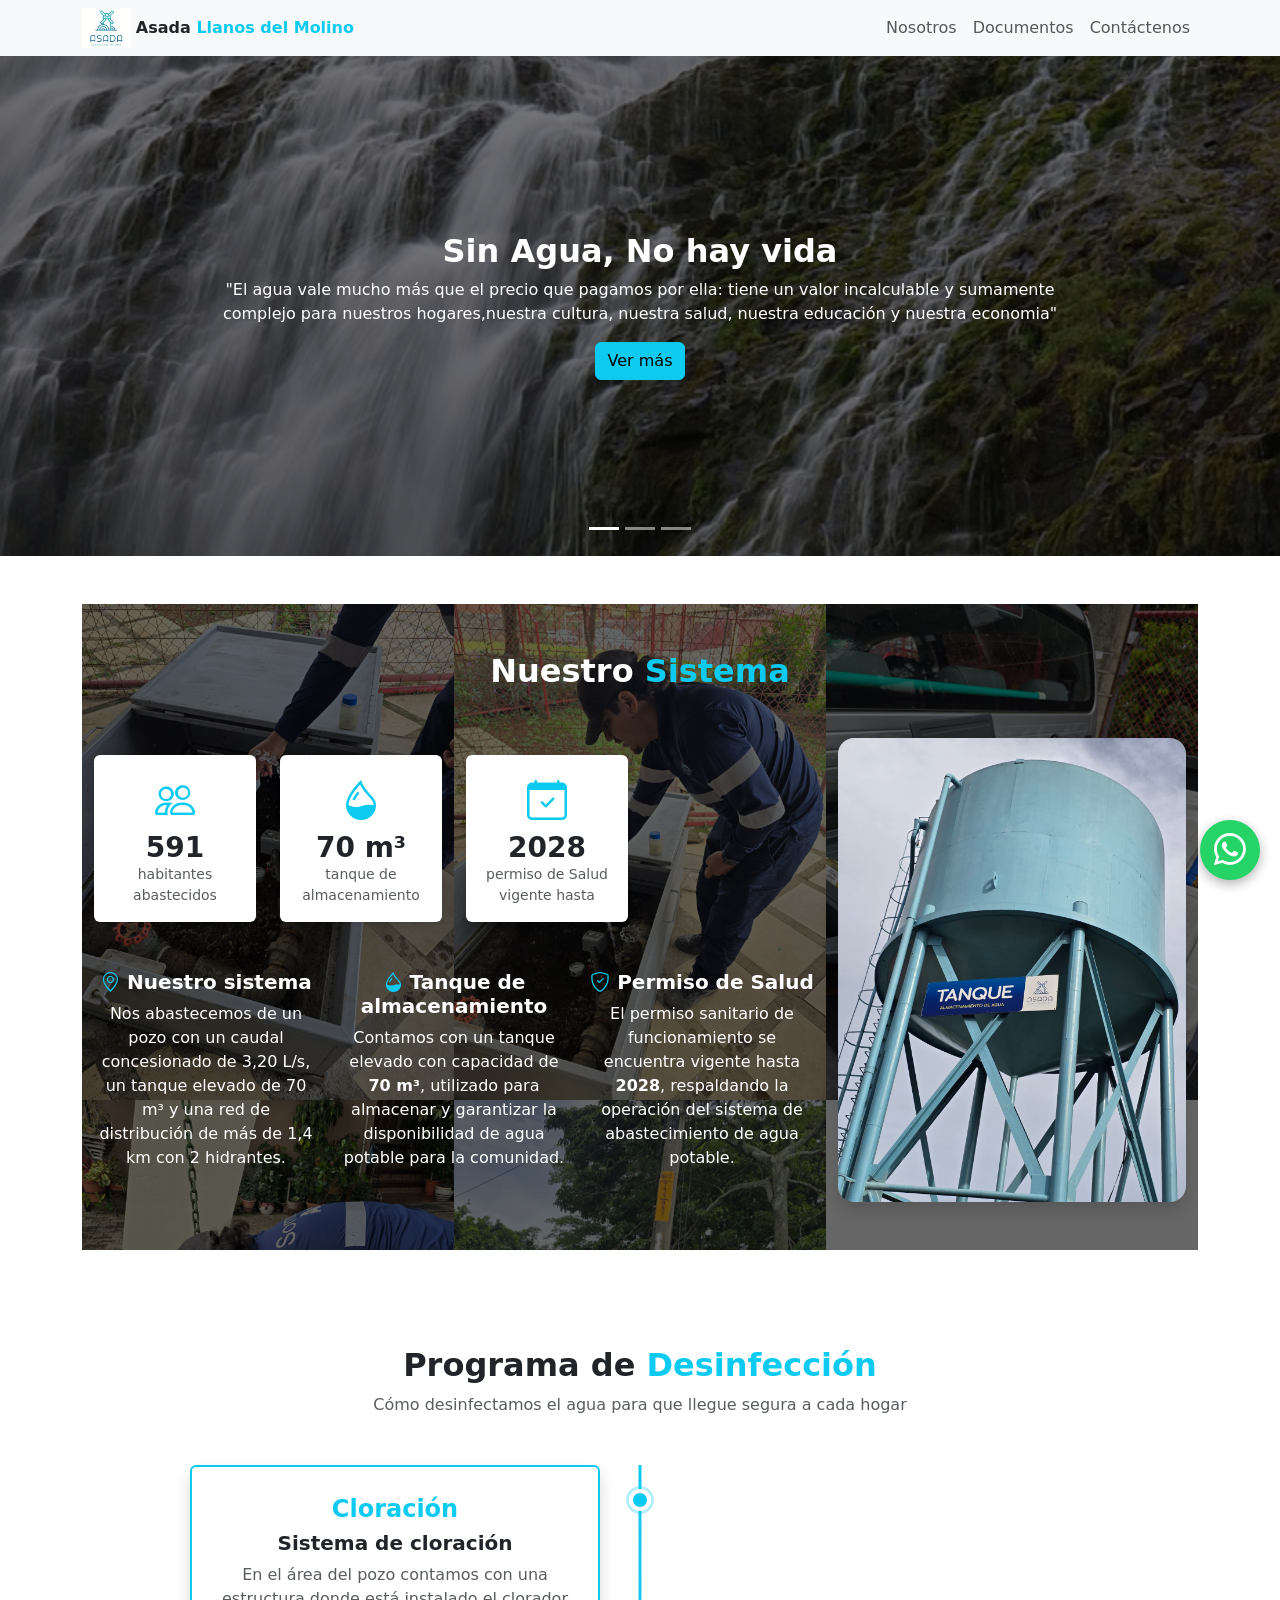
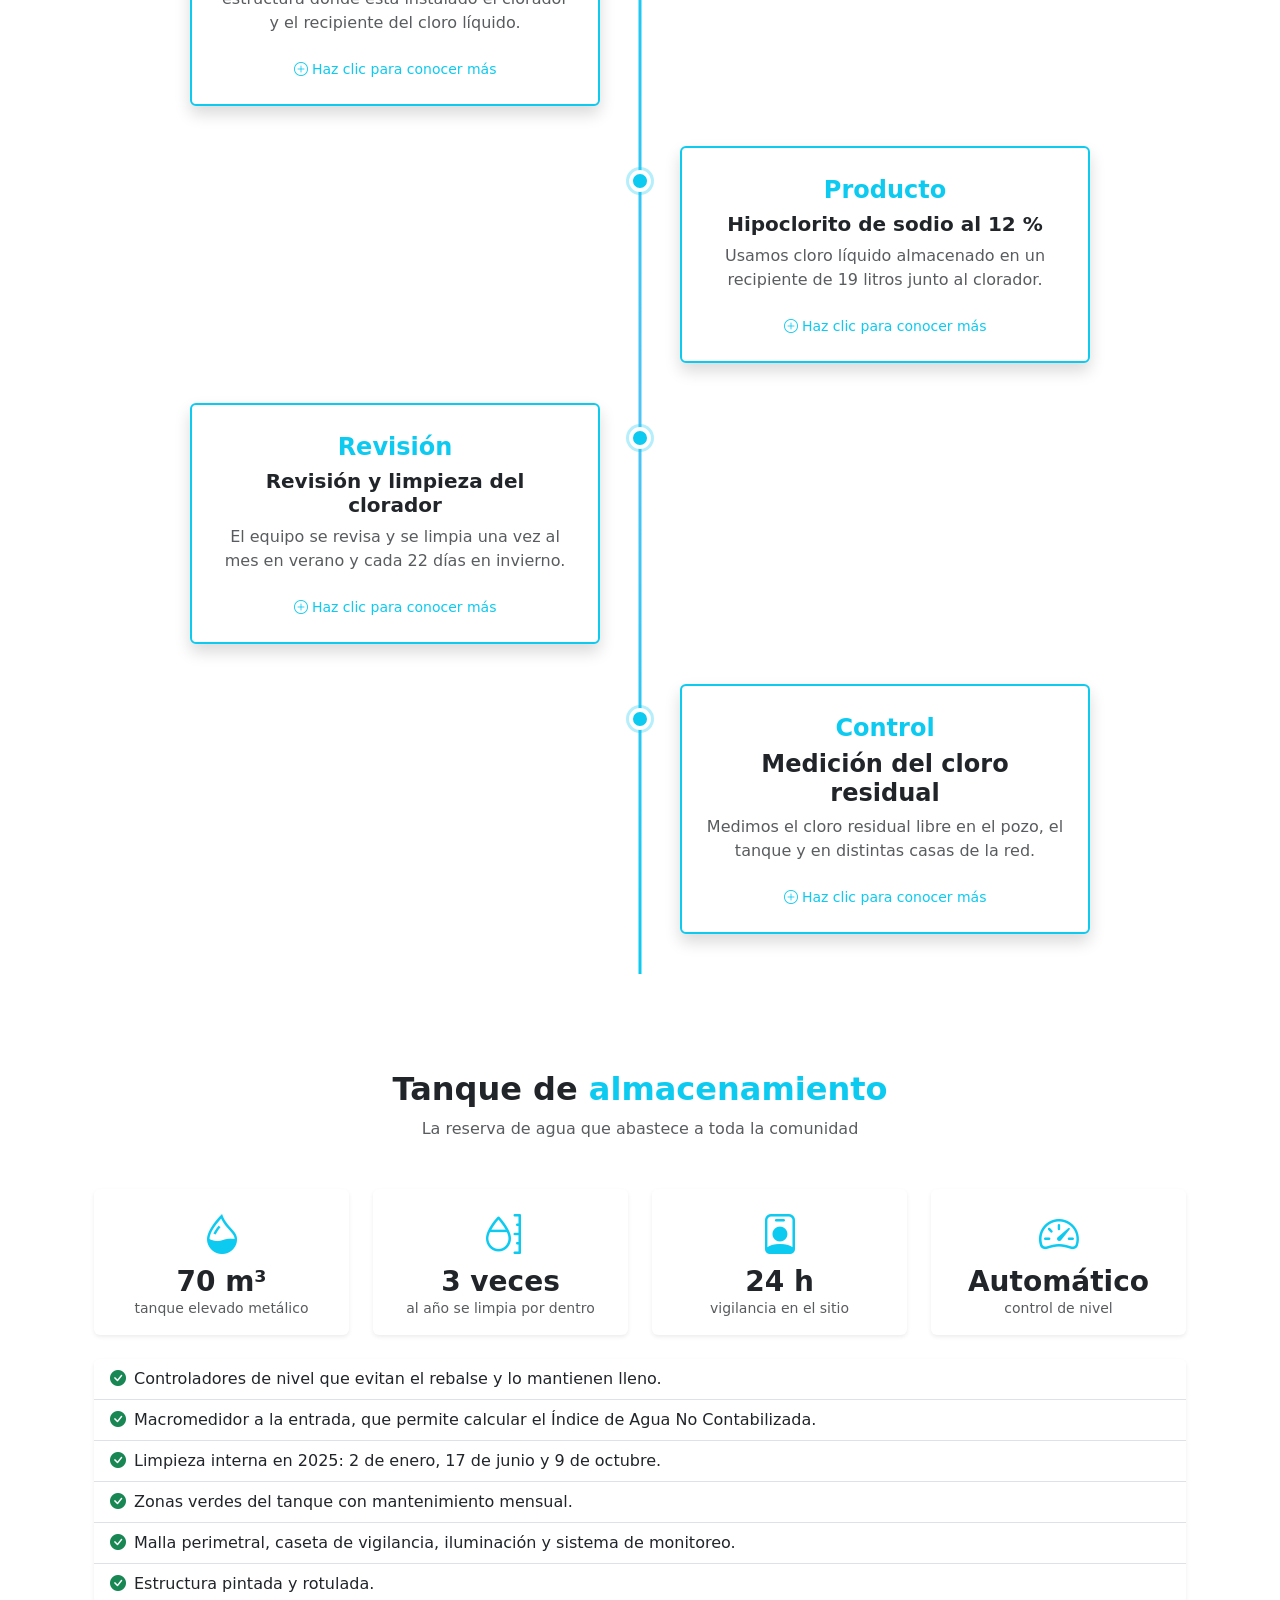
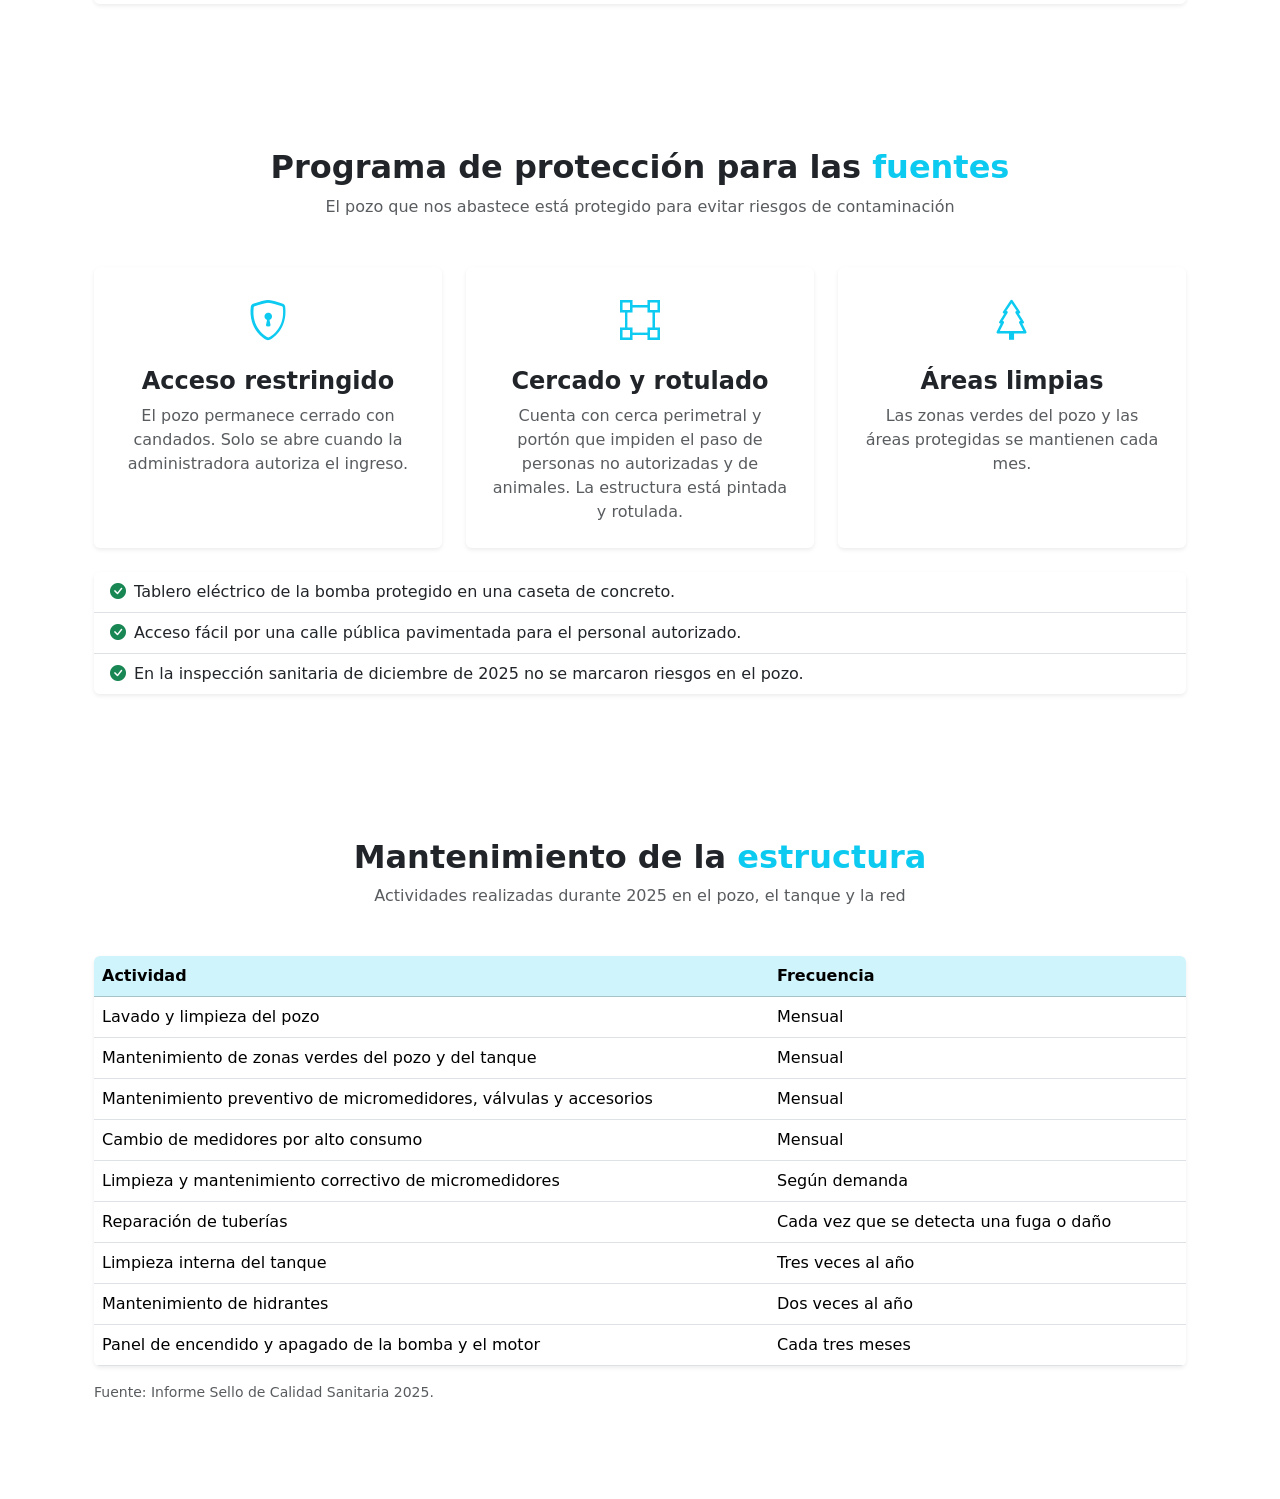
==== commit 0173690f: "cambios" ====
--- a/index.html
+++ b/index.html
@@ -58,7 +58,7 @@
   <div class="carousel-inner">
 
     <div class="carousel-item active">
-      <img src="Img/Muestreo/maravillascostarica_16.webp" class="d-block w-100" alt="Slide 1">
+      <img src="Img/Muestreo/maravillascostarica_16.jpg" class="d-block w-100" alt="Slide 1">
       <div class="carousel-caption">
         <h2 class="fw-bold">Sin Agua, No hay vida</h2>
         <p>"El agua vale mucho más que el precio que pagamos por ella: tiene un valor incalculable y sumamente complejo para nuestros hogares,nuestra cultura, nuestra salud, nuestra educación y nuestra economia"</p>
@@ -67,7 +67,7 @@
     </div>
 
     <div class="carousel-item">
-      <img src="Img/Muestreo/principal.jpeg" class="d-block w-100" alt="Slide 2">
+      <img src="Img/psos.jpeg" class="d-block w-100" alt="Slide 2">
       <div class="carousel-caption">
         <h2 class="fw-bold">Sistema de desinfeccion</h2>
         <p>Conoce lo que ofrece la ASADA.</p>
@@ -76,7 +76,7 @@
     </div>
 
     <div class="carousel-item">
-      <img src="Img/inicios/general.jpeg" class="d-block w-100" alt="Slide 3">
+      <img src="Img/inicios/Inicio.jpeg " class="d-block w-100" alt="Slide 3">
       <div class="carousel-caption">
         <h2 class="fw-bold">Contáctenos</h2>
         <p>Estamos para ayudarte.</p>
@@ -104,7 +104,7 @@
   </div>
   <div class="container contenido-collage">
     <h2 class="fw-bold text-center text-white mb-2">Nuestro <span class="text-info">Sistema</span></h2>
-    <p class="text-center text-white mb-5">Sello de Calidad Sanitaria 2025 · ASADA Llanos del Molino</p>
+    <p class="text-center text-white mb-5"></p>
 
     <div class="row g-4 align-items-center">
 
@@ -206,7 +206,7 @@
 <section id="proyecto" class="container my-5">
     <br>
 
-    <h5 class="text-left text-info">Nuestros planes</h5>
+  
 
     <h2 class="fw-bold text-center mb-2">
         Programa de <span class="text-info">Desinfección</span>
@@ -360,7 +360,7 @@
 
 <!-- ===================== SECCIÓN: TANQUE DE ALMACENAMIENTO ===================== -->
 <section id="tanque" class="container my-5 py-5">
-    <h5 class="text-left text-info">Nuestro sistema</h5>
+    
     <h2 class="fw-bold text-center mb-2">
         Tanque de <span class="text-info">almacenamiento</span>
     </h2>
@@ -412,7 +412,7 @@
 
 <!-- ===================== SECCIÓN: PROTECCIÓN DE LAS FUENTES ===================== -->
 <section id="proteccion" class="container my-5 py-5">
-    <h5 class="text-left text-info">Cuidamos el origen</h5>
+   
     <h2 class="fw-bold text-center mb-2">
         Programa de protección para las <span class="text-info">fuentes</span>
     </h2>
@@ -466,7 +466,6 @@
 
 <!-- ===================== SECCIÓN: MANTENIMIENTO DE LA ESTRUCTURA ===================== -->
 <section id="mantenimiento" class="container my-5 py-5">
-    <h5 class="text-left text-info">Cuidamos lo que construimos</h5>
     <h2 class="fw-bold text-center mb-2">
         Mantenimiento de la <span class="text-info">estructura</span>
     </h2>
@@ -499,25 +498,7 @@
 </section>
 </section>
 </div>
-            <div id="Informe" class="container my-5">
-            <section class="seccion-informe py-5">
-                <h5 class=" text-left text-info">Nuestra red</h5>
-                 <br>
-                <h1 class="fw-bold text-center mb-4">Zona de cobertura</h1>
-                <p class="text-center text-gray">Contamos con una red de distribucíon de 1,43 km con 185 abonados y 8 lotes por desarrollar, para un total de 192.</p>
-                <div id="mapa-zona" class="mapa-zona container text-center">
-                    
-                <img src="Img/mapa_zona.png" alt="Mapa de la zona de cobertura"  class=" mapa img-fluid rounded-4 ">
-                </div>
-
-
-
-
-
-            </section>
-
-
-            </div>
+           
         
    </div>
     <script src="https://cdn.jsdelivr.net/npm/bootstrap@5.3.0/dist/js/bootstrap.bundle.min.js"></script>
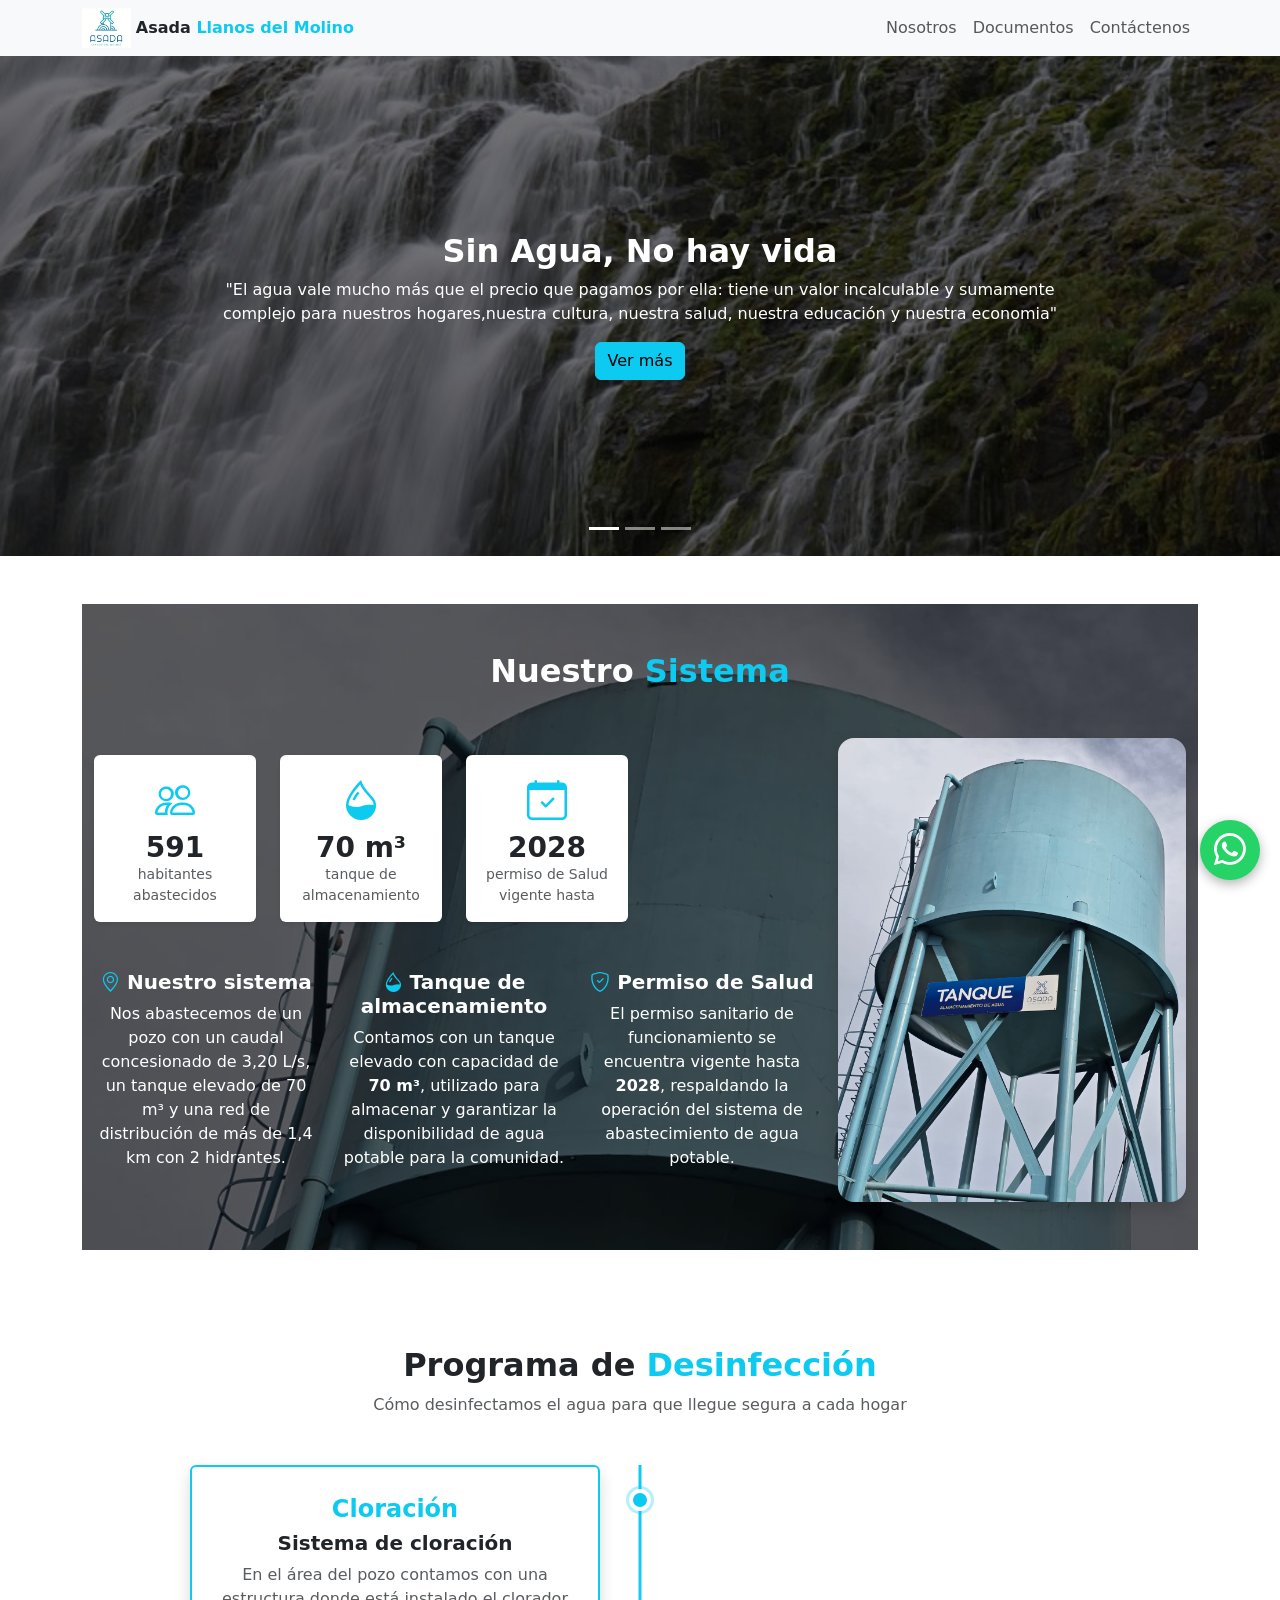
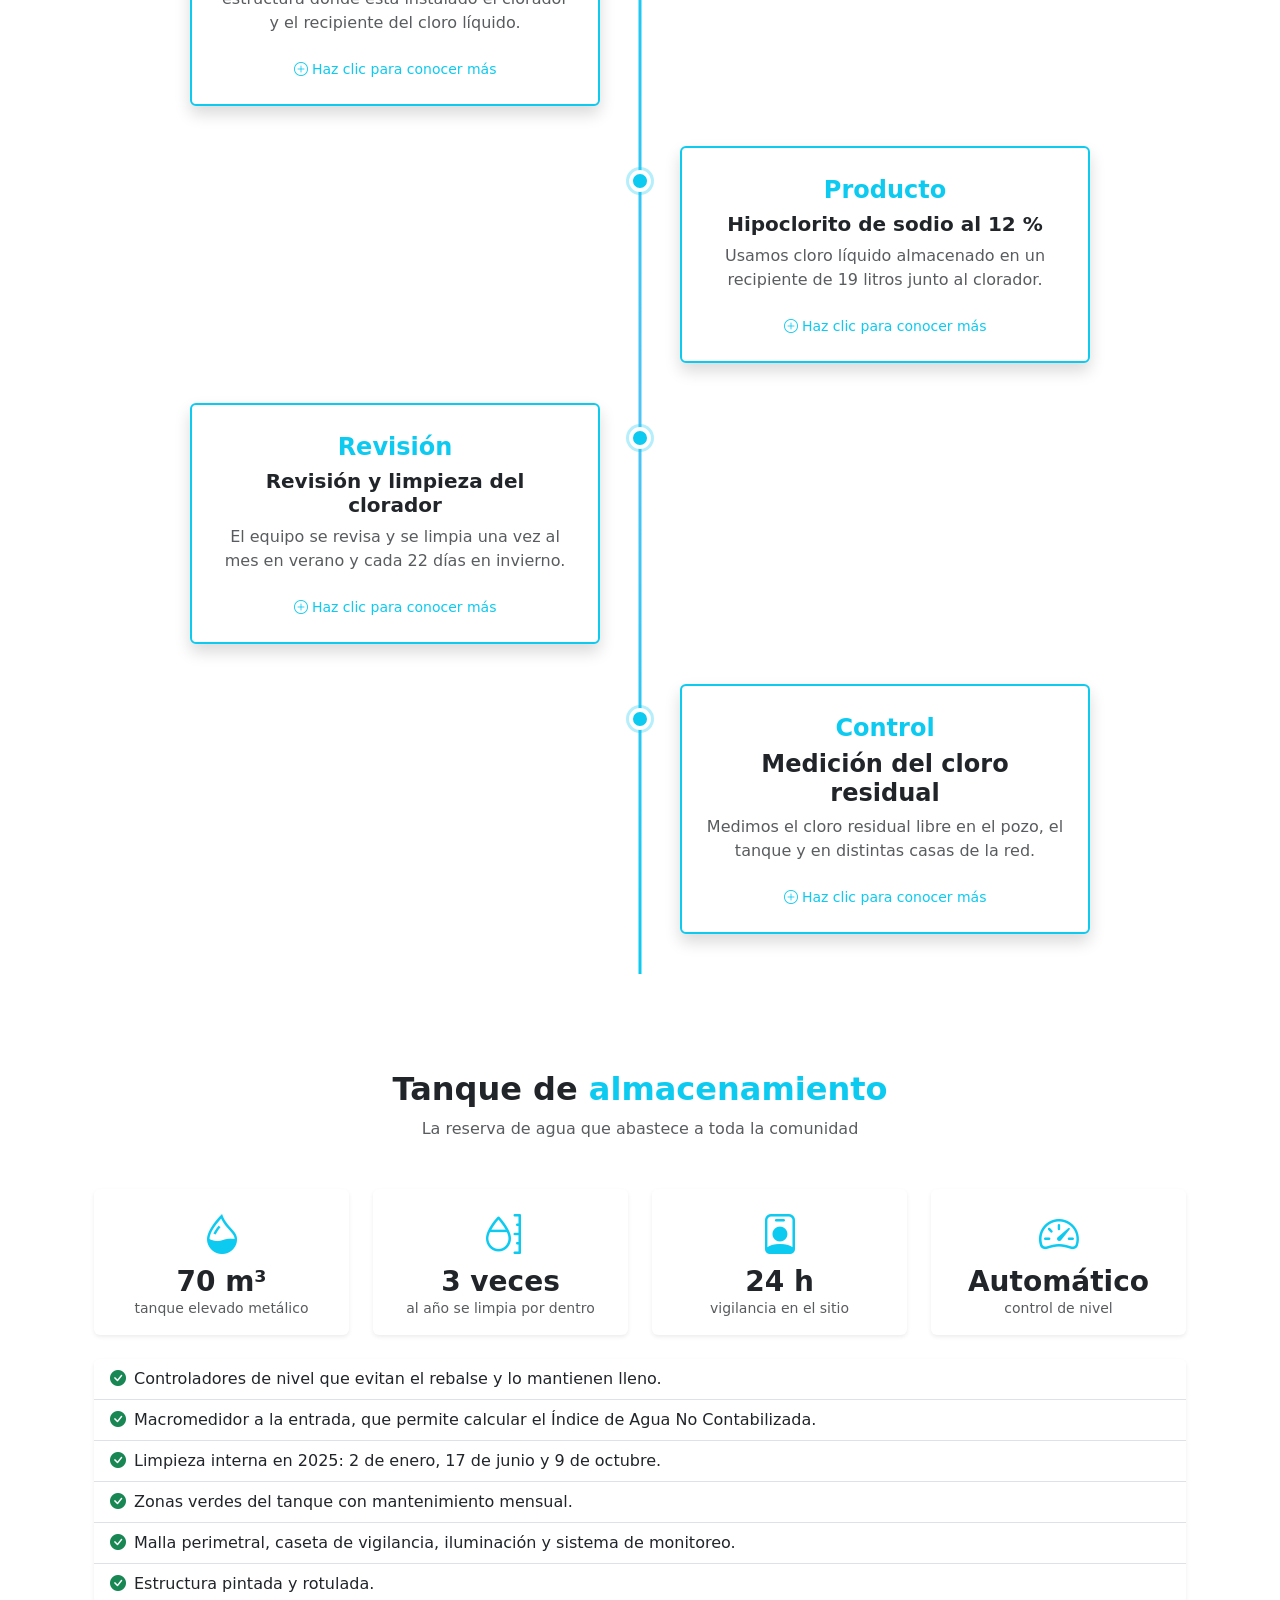
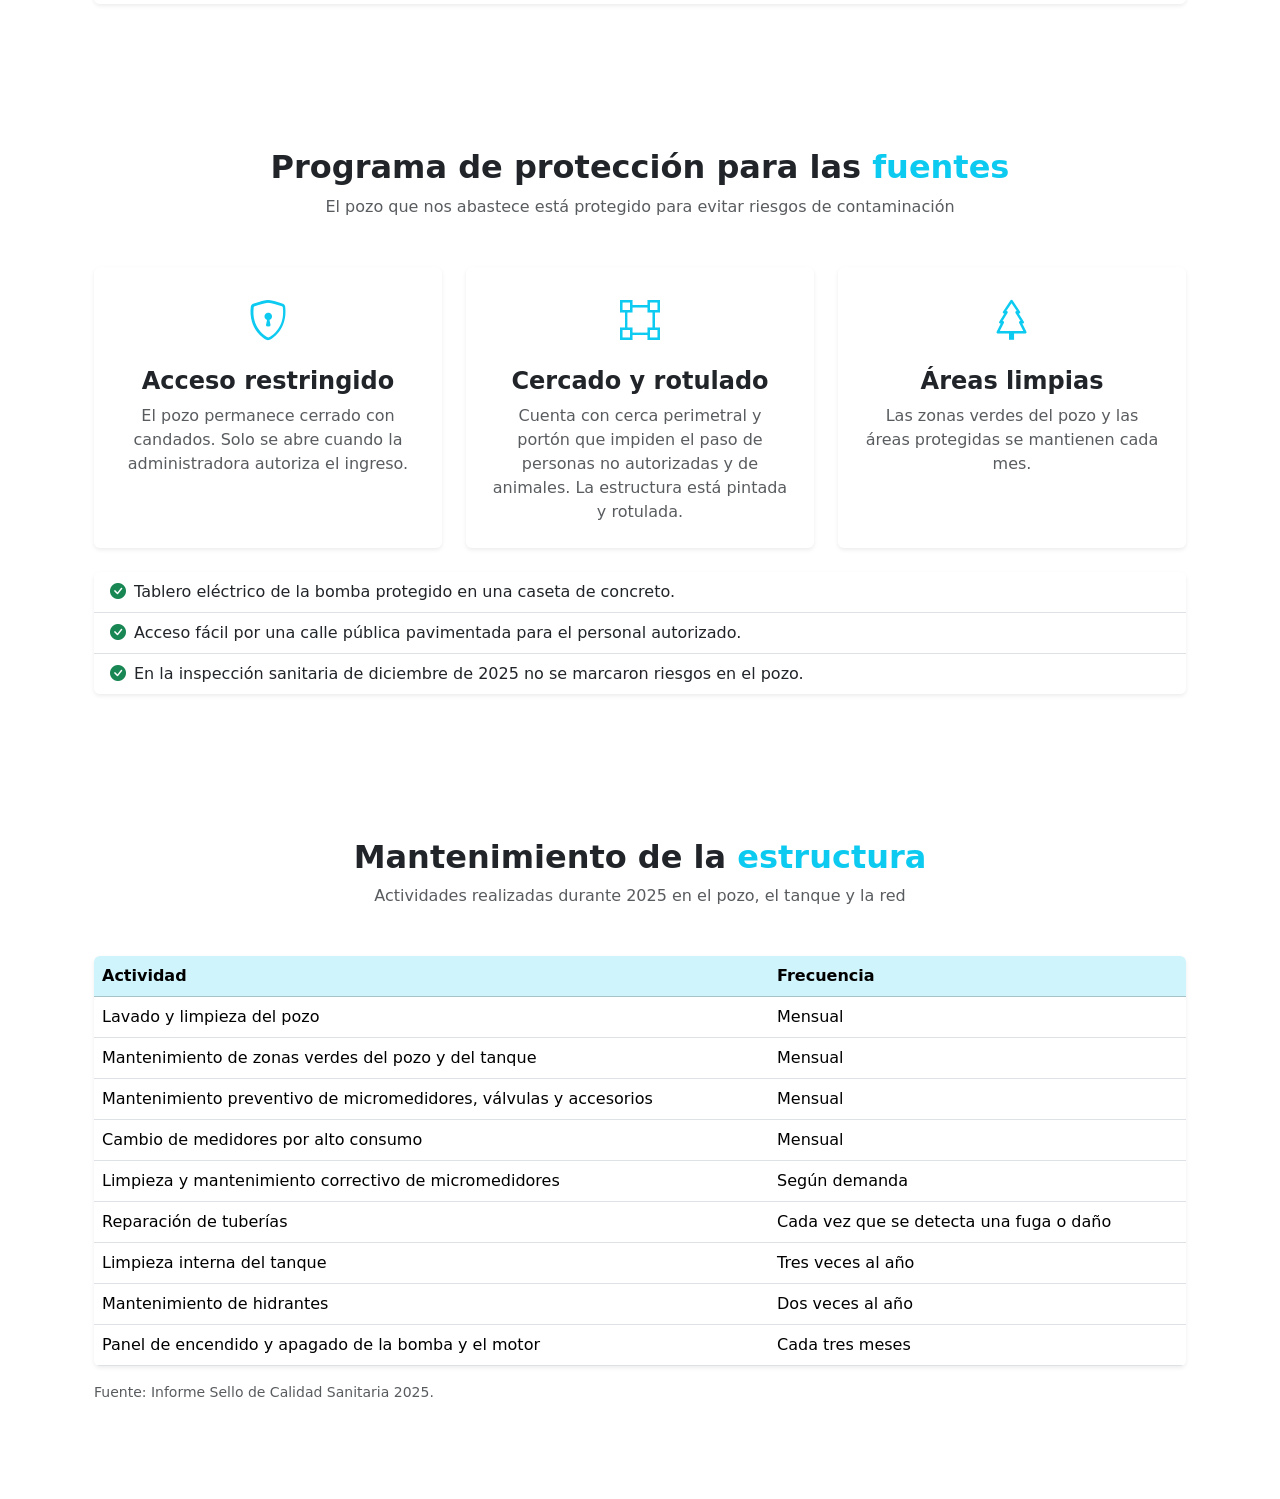
==== commit 7c303fee: "cambios 2.0v" ====
--- a/index.html
+++ b/index.html
@@ -57,7 +57,7 @@
 
   <div class="carousel-inner">
 
-    <div class="carousel-item active">
+    <div class="carousel-item item active">
       <img src="Img/Muestreo/maravillascostarica_16.jpg" class="d-block w-100" alt="Slide 1">
       <div class="carousel-caption">
         <h2 class="fw-bold">Sin Agua, No hay vida</h2>
@@ -67,7 +67,7 @@
     </div>
 
     <div class="carousel-item">
-      <img src="Img/psos.jpeg" class="d-block w-100" alt="Slide 2">
+      <img src="Img/Muestreo/principal.jpeg" class="d-block w-100" alt="Slide 2">
       <div class="carousel-caption">
         <h2 class="fw-bold">Sistema de desinfeccion</h2>
         <p>Conoce lo que ofrece la ASADA.</p>
@@ -75,8 +75,8 @@
       </div>
     </div>
 
-    <div class="carousel-item">
-      <img src="Img/inicios/Inicio.jpeg " class="d-block w-100" alt="Slide 3">
+    <div class="carousel-item item">
+      <img src="Img/horario.jpeg " class="d-block w-100" alt="Slide 3">
       <div class="carousel-caption">
         <h2 class="fw-bold">Contáctenos</h2>
         <p>Estamos para ayudarte.</p>
@@ -95,11 +95,10 @@
   <section id="NC" class="seccion-collage py-5 ">
     
   <div class="collage-fondo">
-    <img src="Img/Muestreo/Bomba.jpeg" alt="">
-    <img src="Img/Muestreo/Bombas 2.jpeg" alt="">
-    <img src="Img/Muestreo/Herramientas.jpeg" alt="">
-    <img src="Img/Muestreo/Medidas.jpeg" alt="" class="grande">
-    <img src="Img/Muestreo/principal.jpeg" alt="">
+    <img src="Img/Muestreo/Tanque.jpeg" alt="">
+    
+  
+    
     
   </div>
   <div class="container contenido-collage">
--- a/style.css
+++ b/style.css
@@ -1,5 +1,6 @@
 #carruselASADA .carousel-item img {
   height: 500px;
+  width: ;
   object-fit: cover;
 }
 
@@ -29,8 +30,7 @@
   position: absolute;
   inset: 0;                     
   display: grid;
-  grid-template-columns: repeat(3, 1fr);
-  grid-template-rows: repeat(2, 1fr);
+  
   z-index: 0;
 }
 
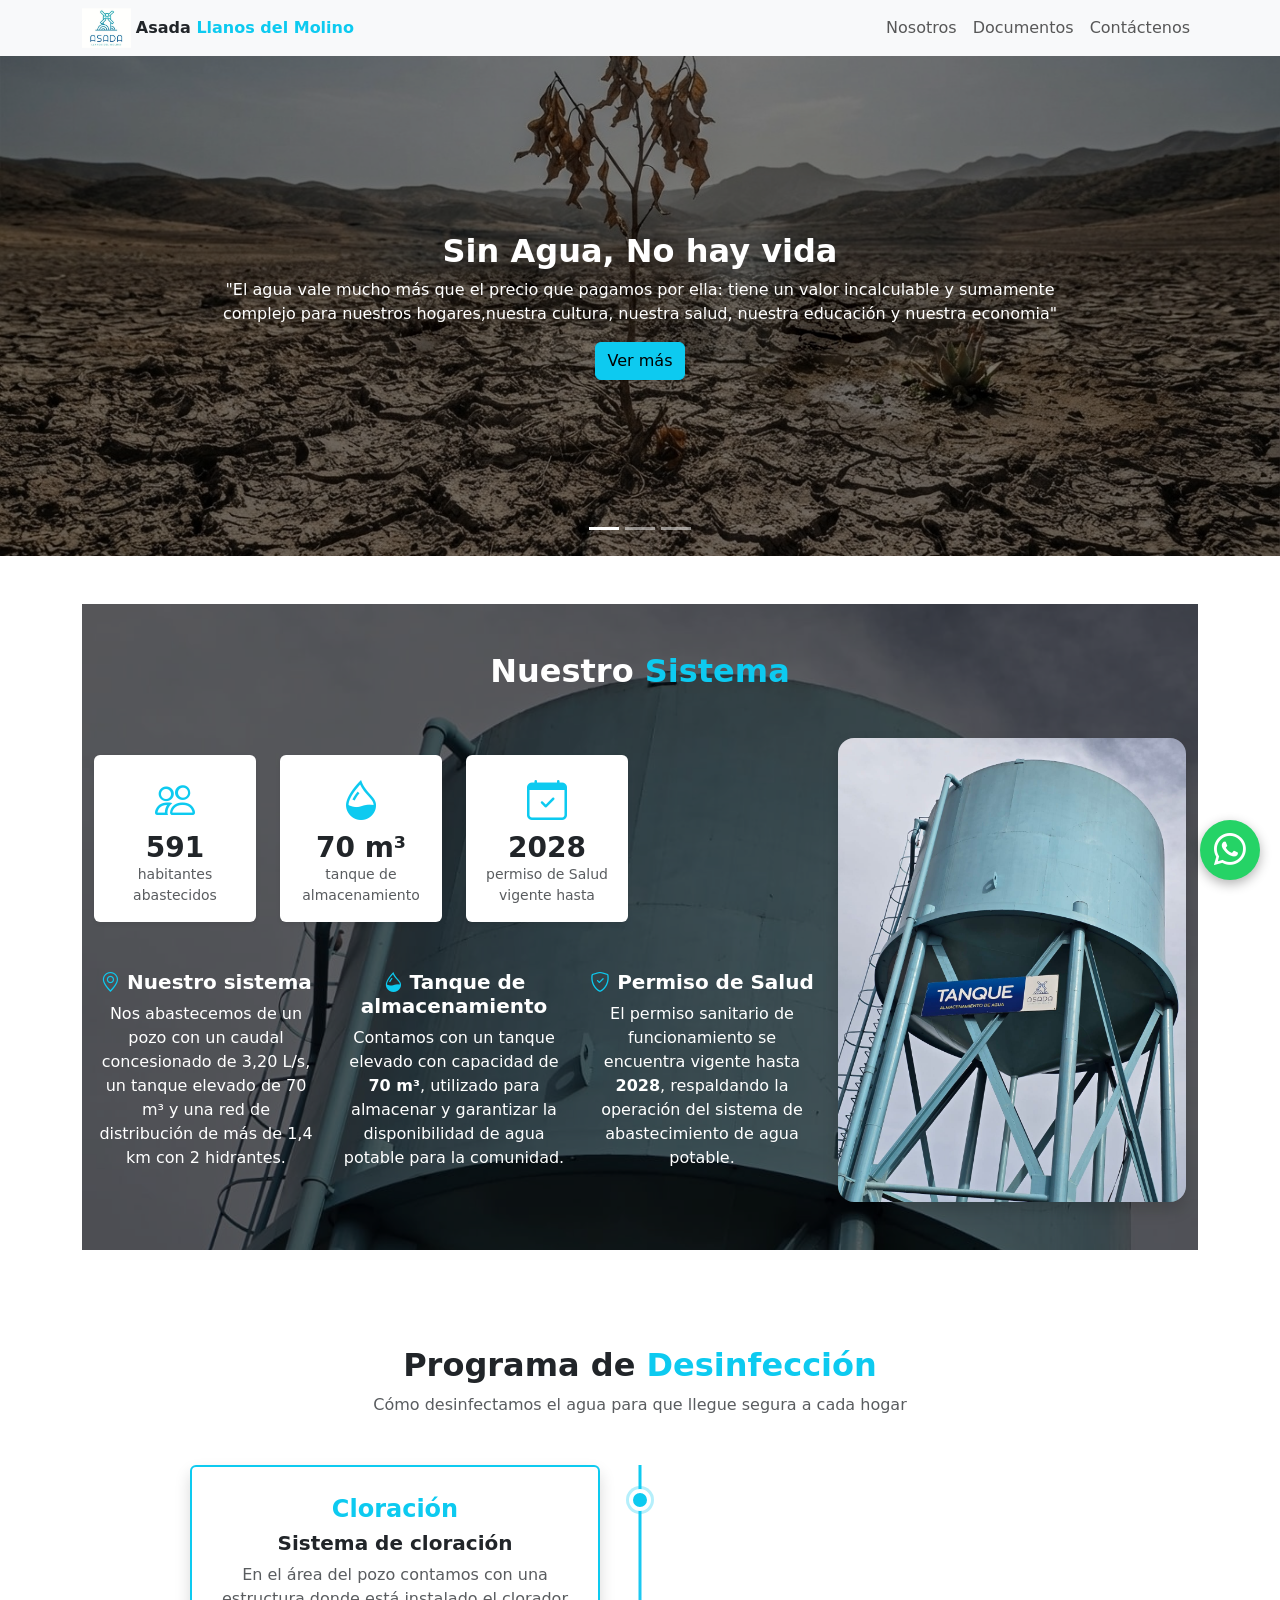
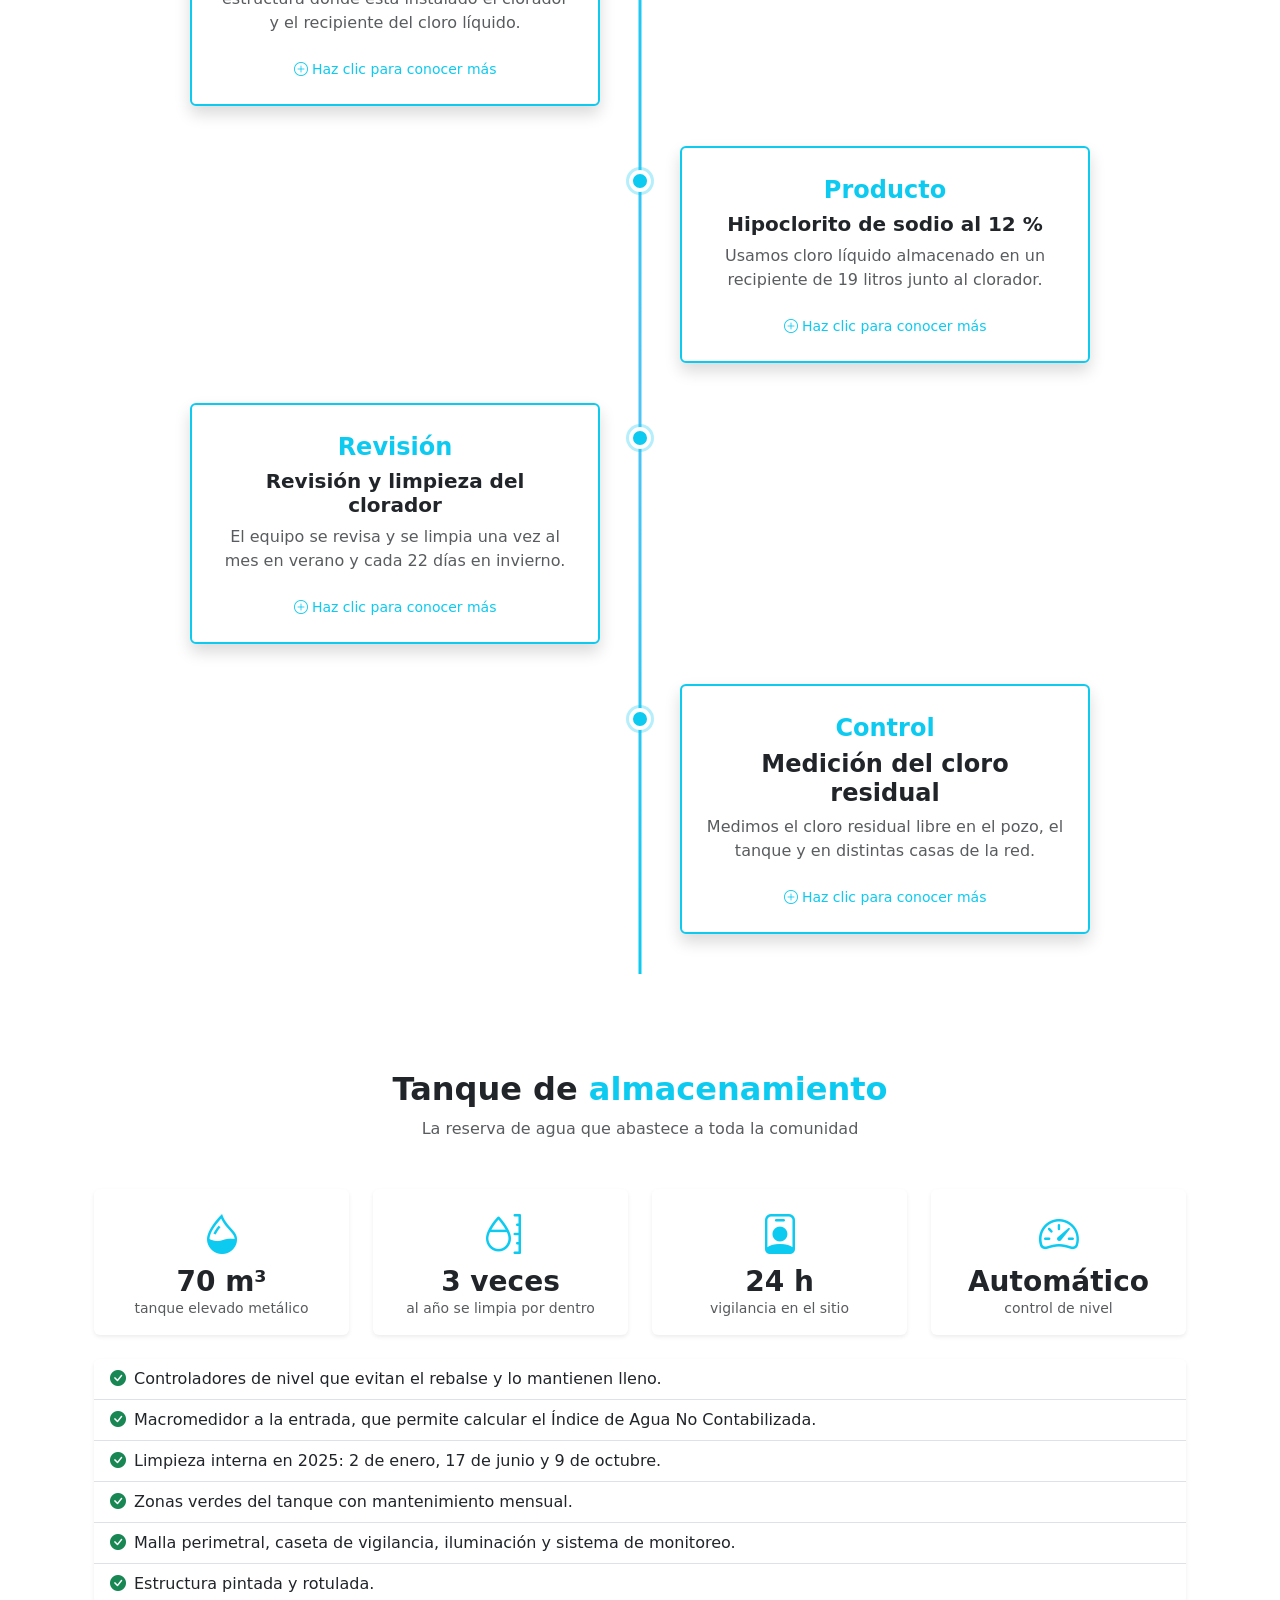
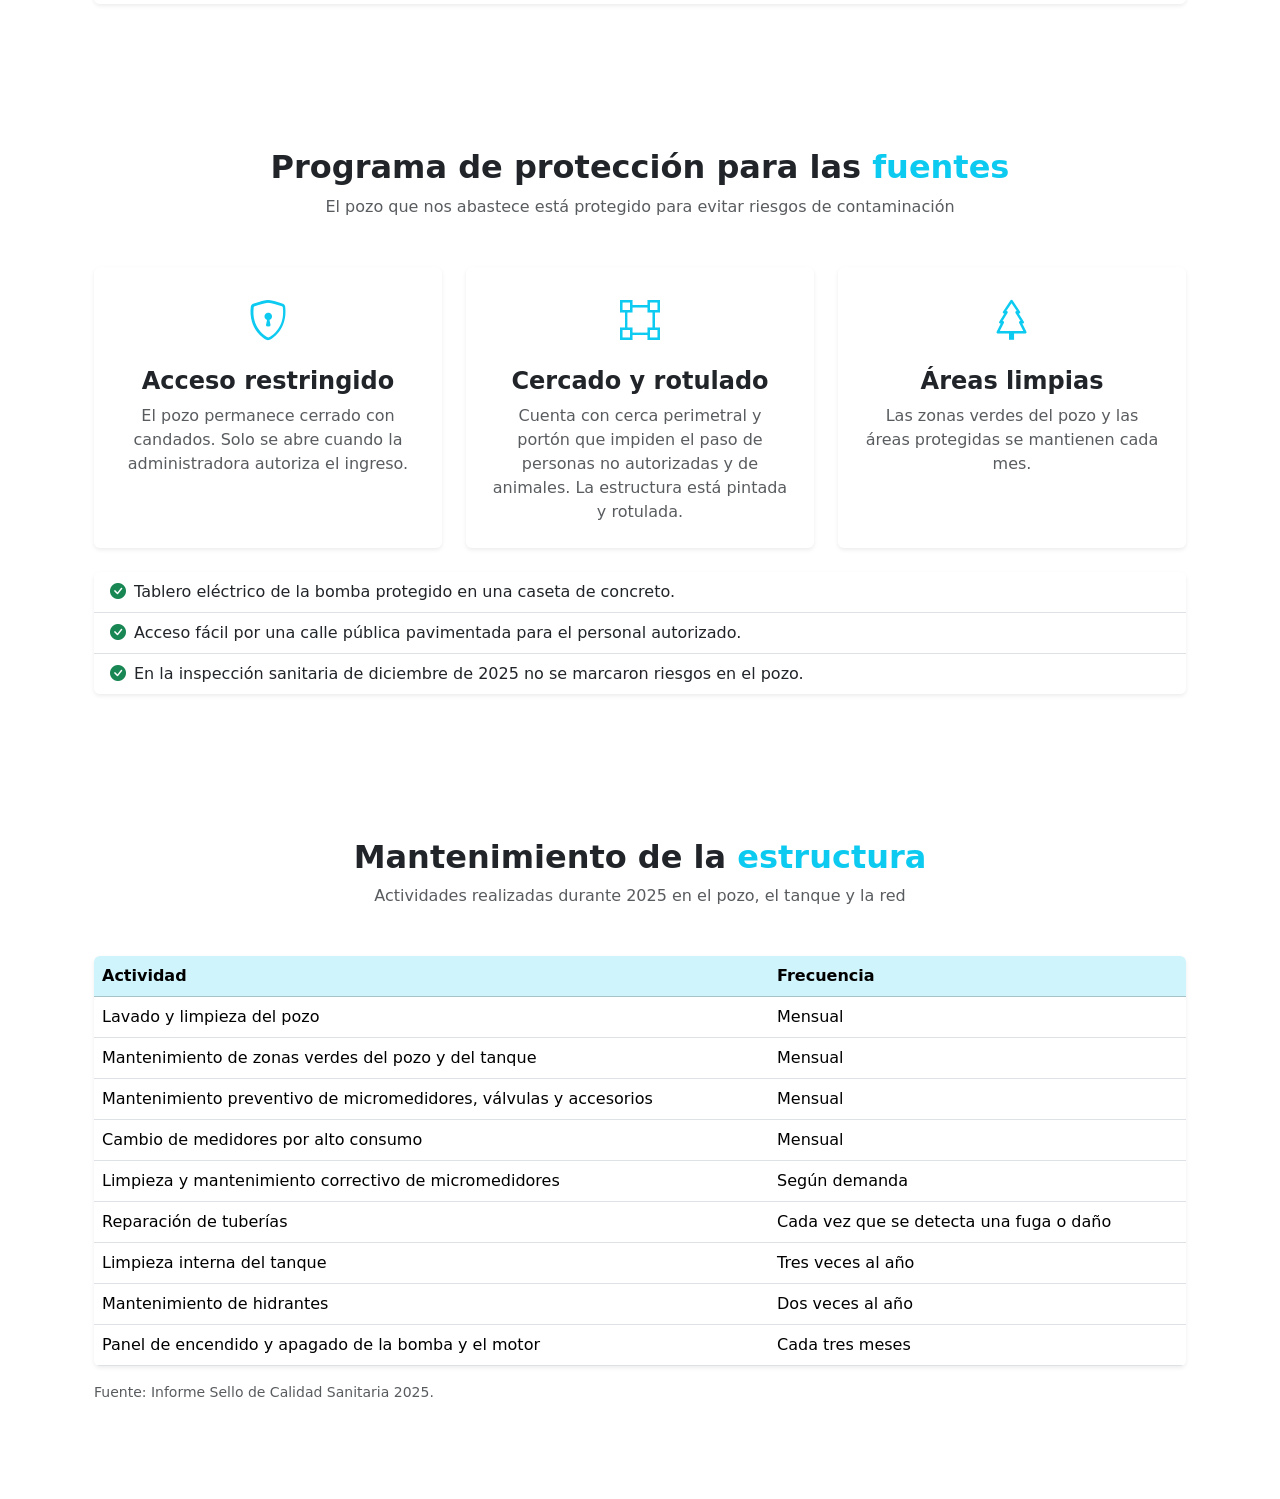
==== commit e4b4d710: "cambios al carousell" ====
--- a/index.html
+++ b/index.html
@@ -58,7 +58,7 @@
   <div class="carousel-inner">
 
     <div class="carousel-item item active">
-      <img src="Img/Muestreo/maravillascostarica_16.jpg" class="d-block w-100" alt="Slide 1">
+      <img src="Img/Muestreo/maravillascostarica_16.webp" class="d-block w-100" alt="Slide 1">
       <div class="carousel-caption">
         <h2 class="fw-bold">Sin Agua, No hay vida</h2>
         <p>"El agua vale mucho más que el precio que pagamos por ella: tiene un valor incalculable y sumamente complejo para nuestros hogares,nuestra cultura, nuestra salud, nuestra educación y nuestra economia"</p>
@@ -66,8 +66,8 @@
       </div>
     </div>
 
-    <div class="carousel-item">
-      <img src="Img/Muestreo/principal.jpeg" class="d-block w-100" alt="Slide 2">
+    <div class="carousel-item item">
+      <img src="Img/psos.jpeg" class="d-block w-100" alt="Slide 2">
       <div class="carousel-caption">
         <h2 class="fw-bold">Sistema de desinfeccion</h2>
         <p>Conoce lo que ofrece la ASADA.</p>
@@ -75,7 +75,7 @@
       </div>
     </div>
 
-    <div class="carousel-item item">
+    <div class="carousel-item item-horario">
       <img src="Img/horario.jpeg " class="d-block w-100" alt="Slide 3">
       <div class="carousel-caption">
         <h2 class="fw-bold">Contáctenos</h2>
--- a/style.css
+++ b/style.css
@@ -1,8 +1,16 @@
-#carruselASADA .carousel-item img {
+#carruselASADA .item img {
+    height: 500px;
+ 
+  object-fit: cover;
+}
+#carruselASADA .item-horario img {
   height: 500px;
-  width: ;
-  object-fit: cover;
-}
+ 
+  object-fit: fill;
+ 
+  
+}
+
 
 #carruselASADA .carousel-caption {
   top: 0;
@@ -16,7 +24,18 @@
   justify-content: center;
   align-items: center;
 }
-
+#carruselASADA .carousel-caption-1 {
+  top: 0;
+  bottom: 0;
+  left: 0;
+  right: 0;
+  padding: 0 15%;
+  
+  display: flex;
+  flex-direction: column;
+  justify-content: center;
+  align-items: center;
+}
 
 .seccion-collage {
   position: relative;
